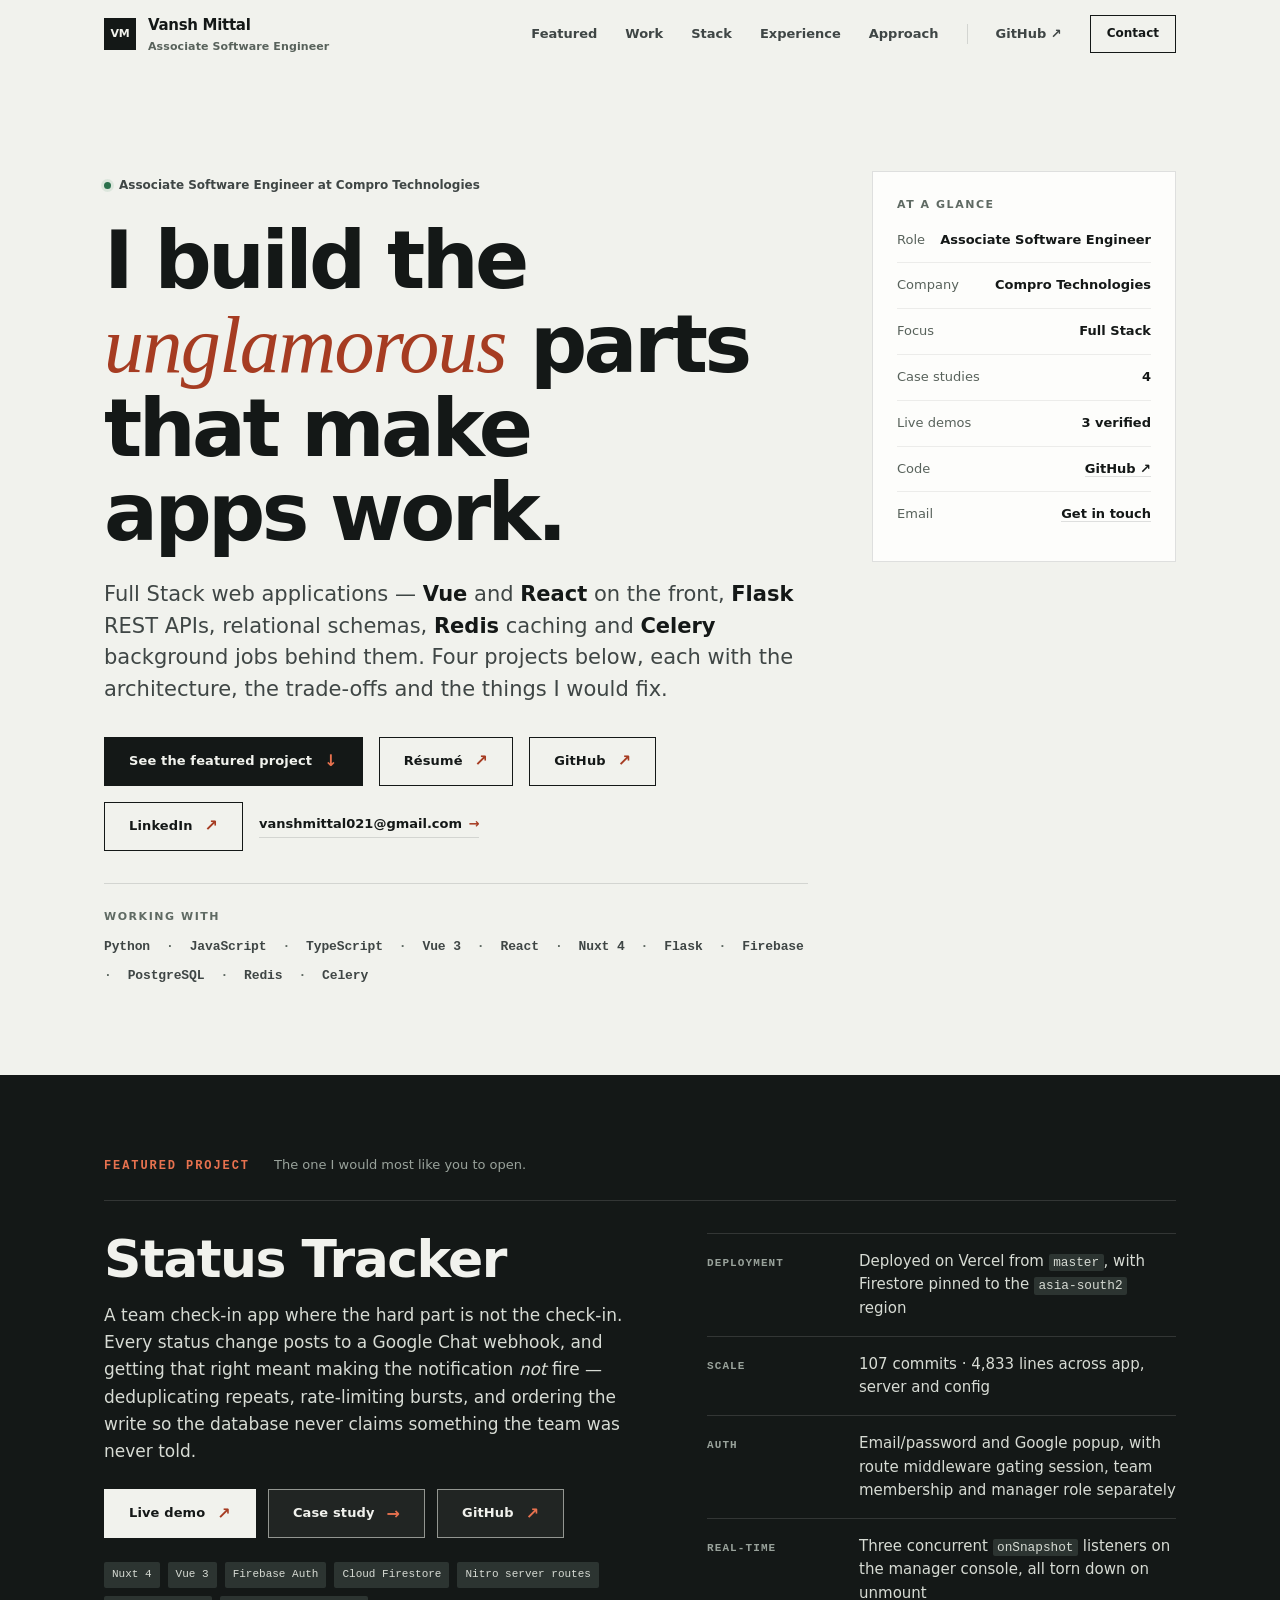
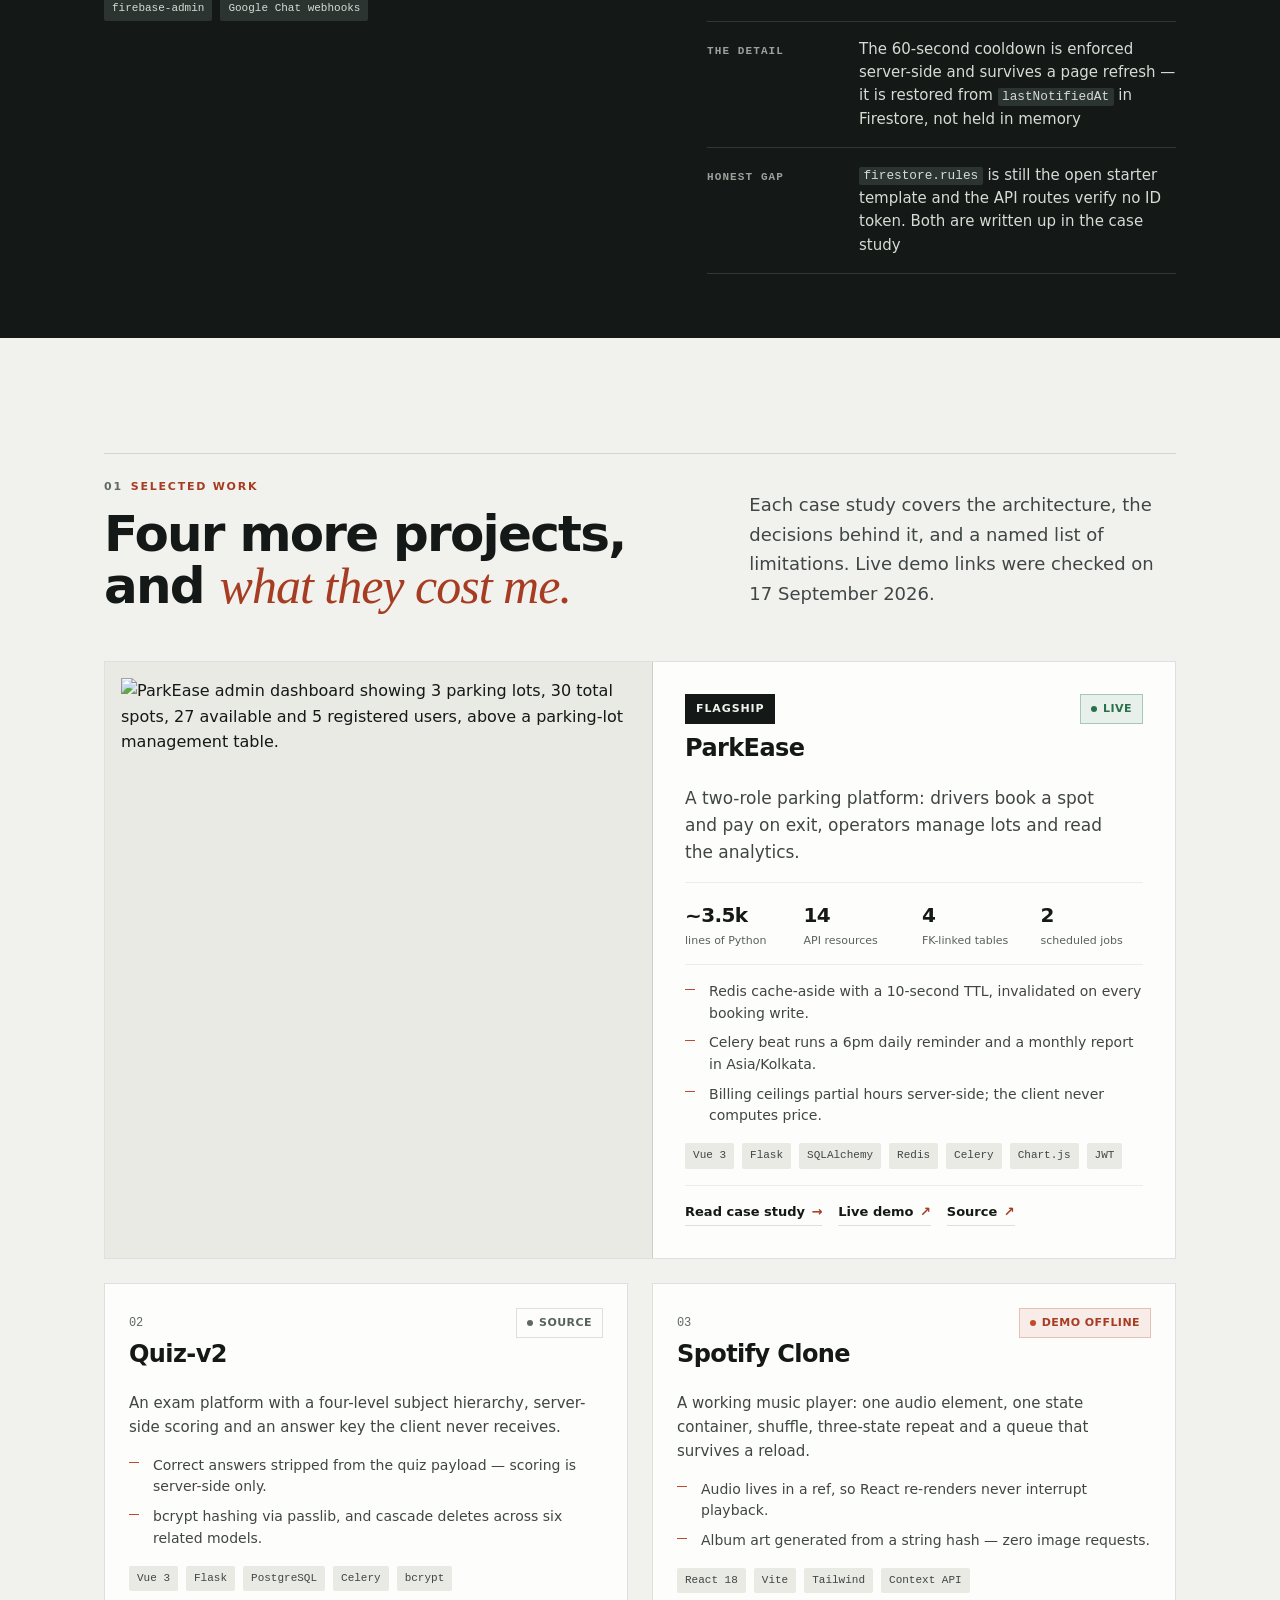
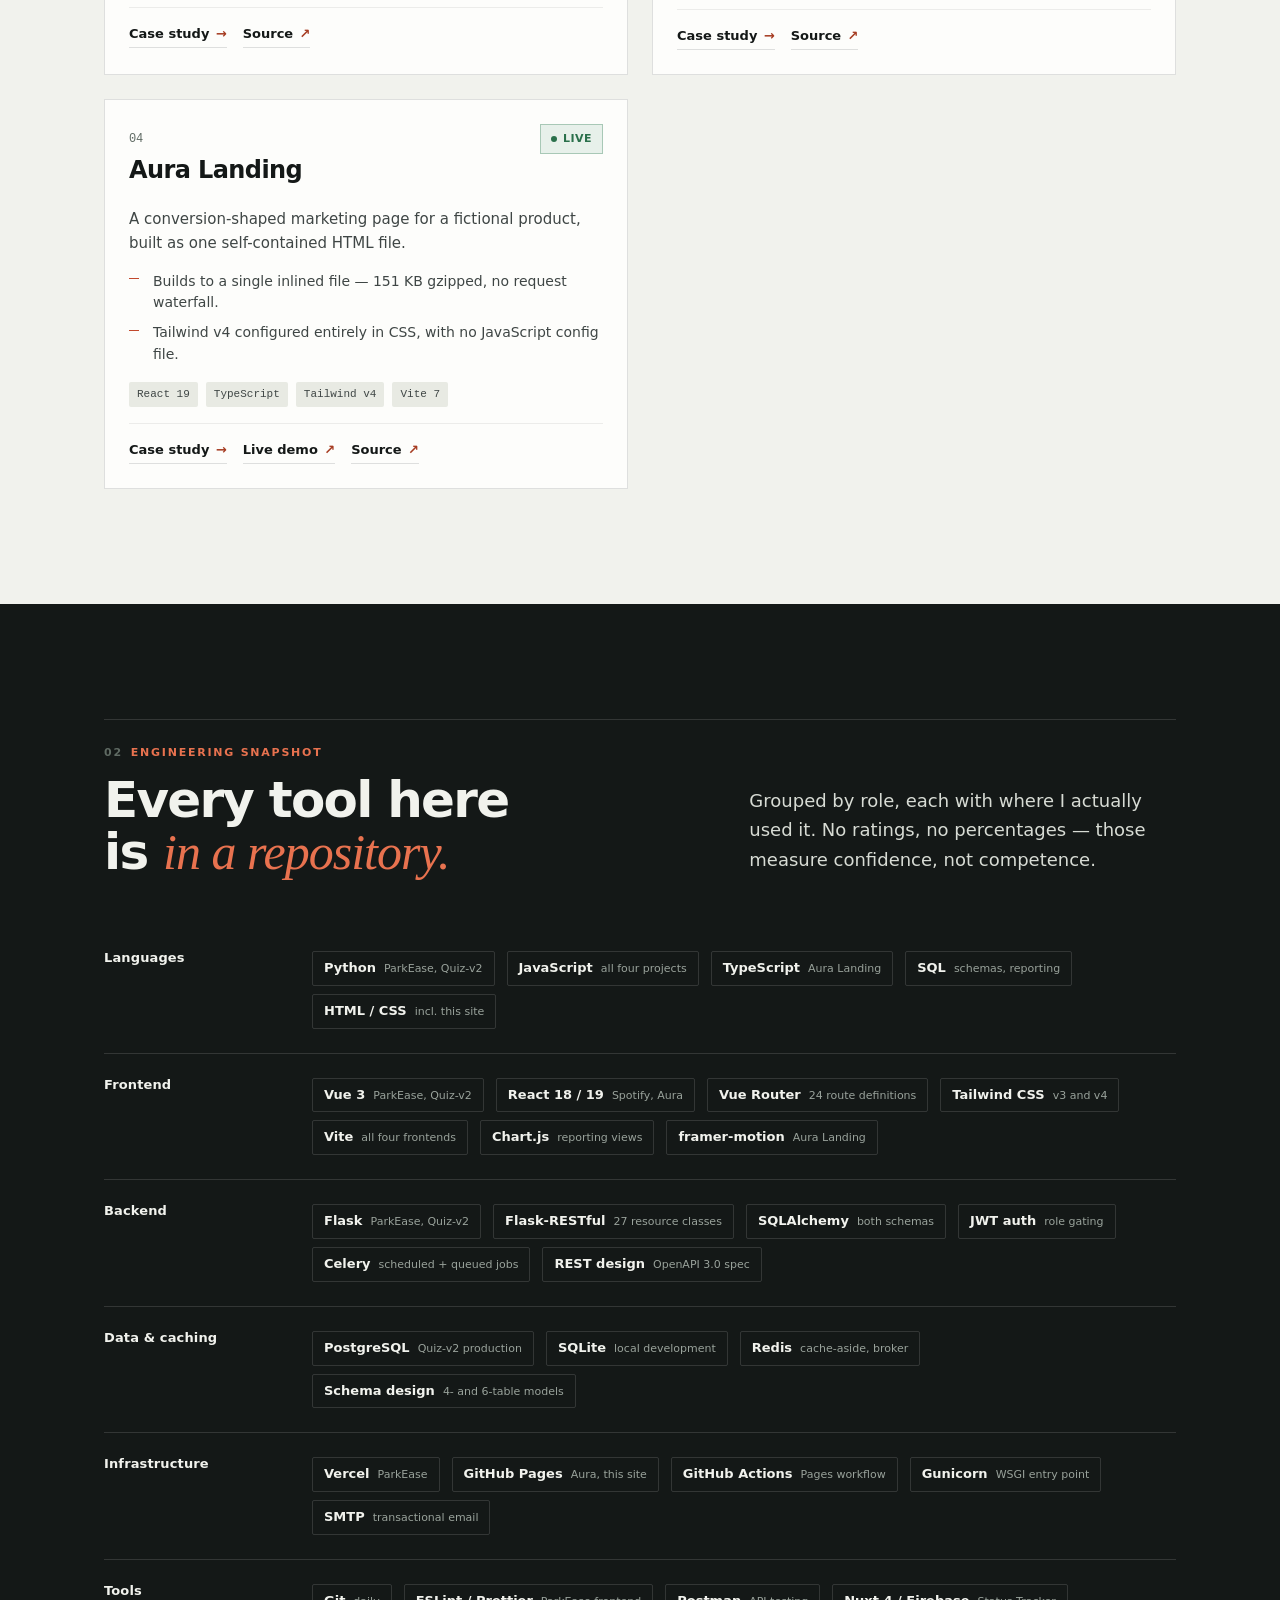
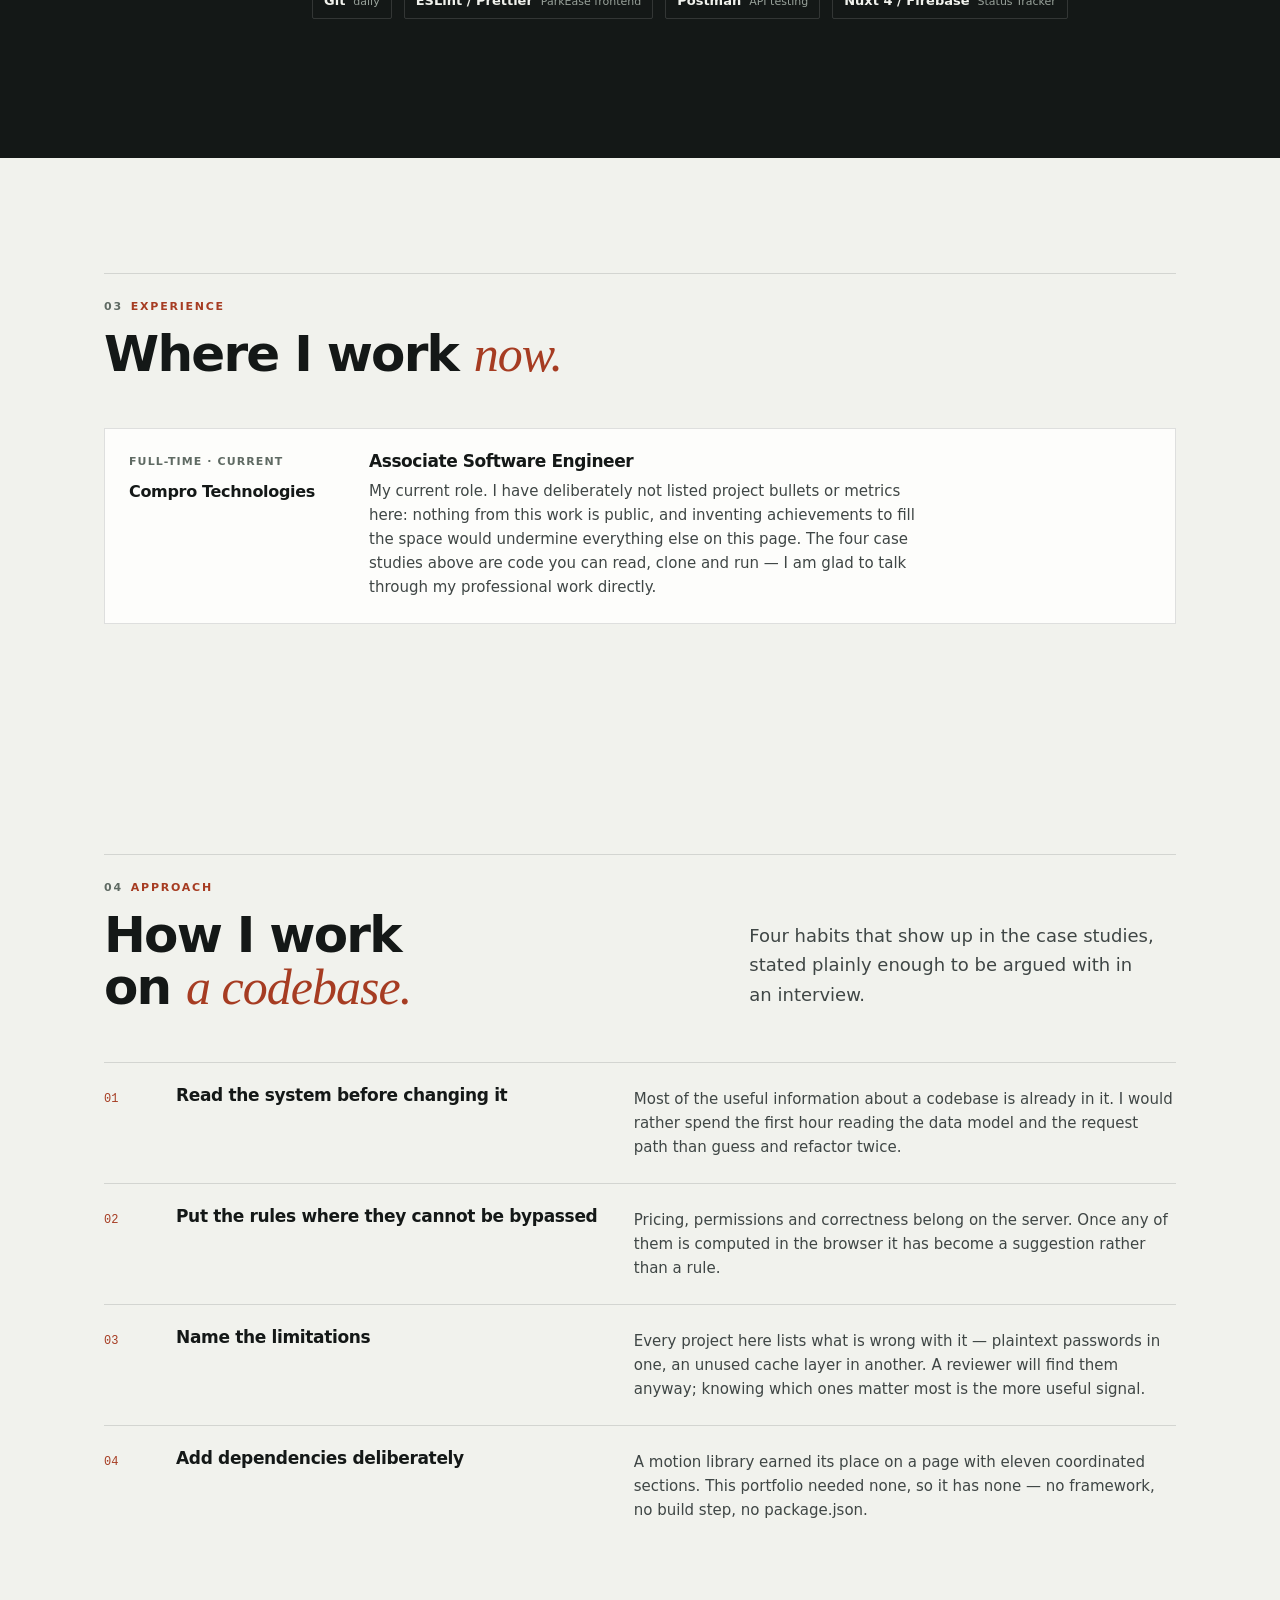
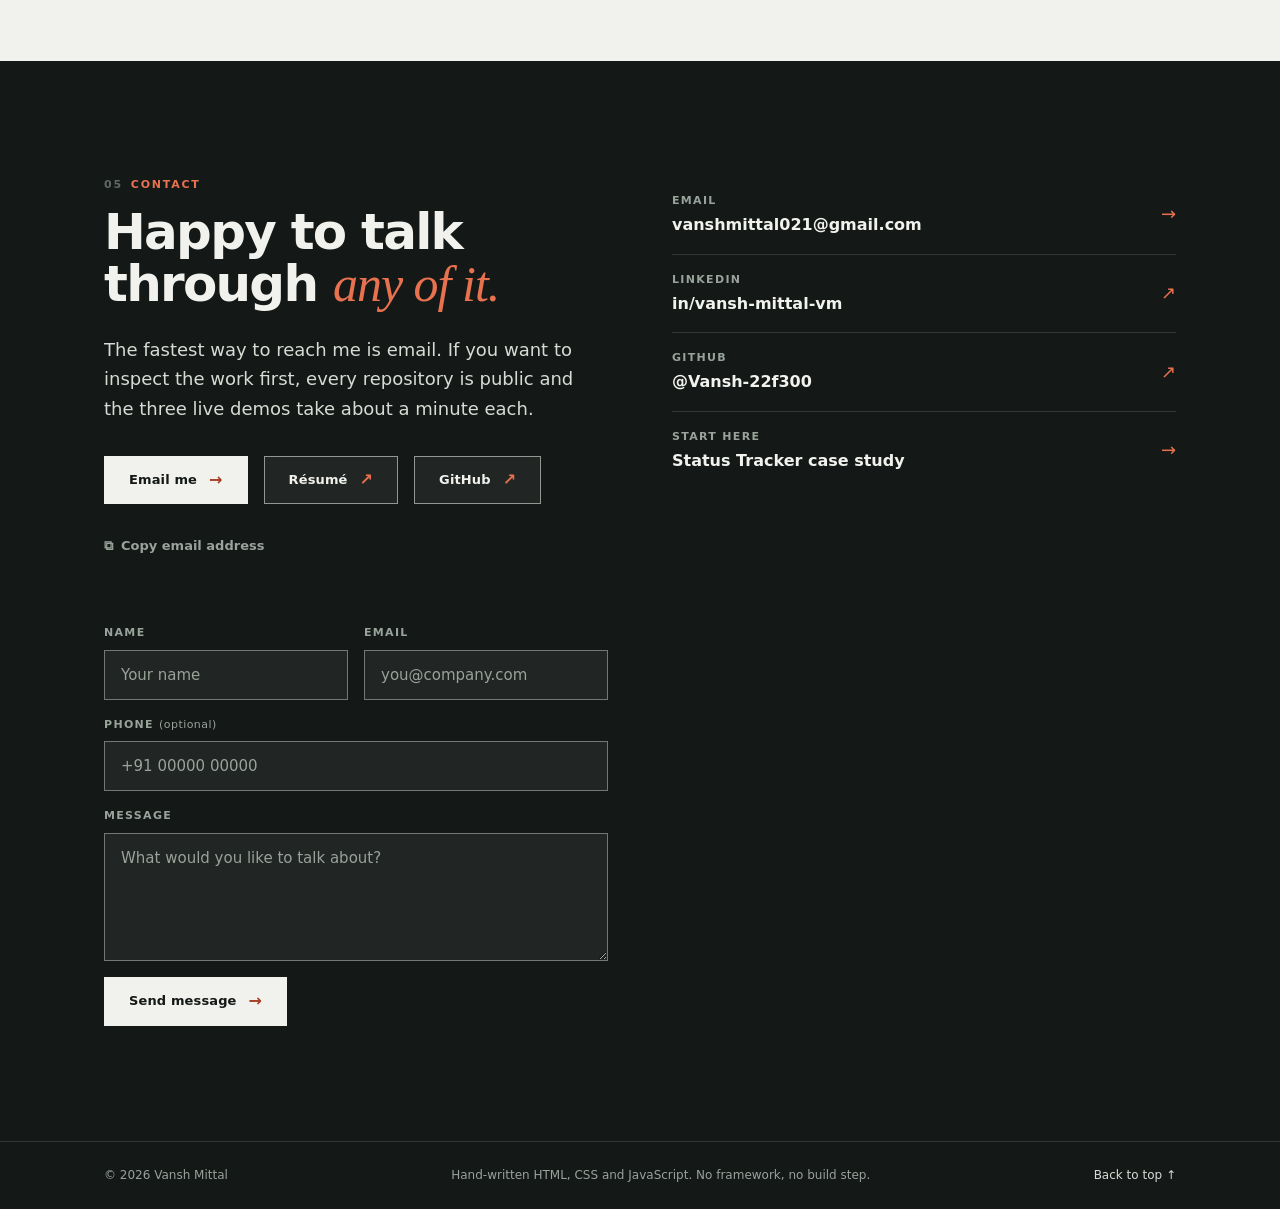
==== index.html @ b4b386d2 "Add resume and activate contact form Co-Authored-By: Claude Opus 4.8 <noreply@anthropic.com>" ====
<!doctype html>
<html lang="en" class="no-js">
<head>
<meta charset="utf-8">
<meta name="viewport" content="width=device-width, initial-scale=1">

<title>Vansh Mittal — Associate Software Engineer</title>
<meta name="description" content="Vansh Mittal, Associate Software Engineer at Compro Technologies. Full Stack web applications built with Vue, React, Flask REST APIs, PostgreSQL, Redis caching and Celery background jobs. Four engineering case studies with verified evidence.">
<meta name="author" content="Vansh Mittal">
<link rel="canonical" href="https://vansh-mittal-portfolio.vercel.app/">

<meta property="og:type" content="website">
<meta property="og:site_name" content="Vansh Mittal — Engineering Portfolio">
<meta property="og:title" content="Vansh Mittal — Associate Software Engineer">
<meta property="og:description" content="Full Stack web applications: Vue and React frontends, Flask REST APIs, relational schemas, Redis caching and Celery background jobs. Four case studies with verified evidence.">
<meta property="og:url" content="https://vansh-mittal-portfolio.vercel.app/">
<meta property="og:image" content="https://vansh-mittal-portfolio.vercel.app/assets/og-card.png">
<meta property="og:image:alt" content="Vansh Mittal — Associate Software Engineer. Vue, React, Flask, PostgreSQL, Redis, Celery.">
<meta property="og:image:width" content="1200">
<meta property="og:image:height" content="630">
<meta property="og:locale" content="en_US">

<meta name="twitter:card" content="summary_large_image">
<meta name="twitter:title" content="Vansh Mittal — Associate Software Engineer">
<meta name="twitter:description" content="Full Stack web applications: Vue and React frontends, Flask REST APIs, Redis caching and Celery background jobs. Four case studies with verified evidence.">
<meta name="twitter:image" content="https://vansh-mittal-portfolio.vercel.app/assets/og-card.png">

<meta name="theme-color" content="#f1f2ed" media="(prefers-color-scheme: light)">
<meta name="theme-color" content="#141817" media="(prefers-color-scheme: dark)">

<link rel="icon" href="assets/favicon.svg" type="image/svg+xml">
<link rel="stylesheet" href="styles.css">

<script type="application/ld+json">
{
  "@context": "https://schema.org",
  "@graph": [
    {
      "@type": "Person",
      "@id": "https://vansh-mittal-portfolio.vercel.app/#person",
      "name": "Vansh Mittal",
      "jobTitle": "Associate Software Engineer",
      "email": "mailto:vanshmittal021@gmail.com",
      "url": "https://vansh-mittal-portfolio.vercel.app/",
      "worksFor": { "@type": "Organization", "name": "Compro Technologies" },
      "sameAs": [
        "https://github.com/Vansh-22f300",
        "https://www.linkedin.com/in/vansh-mittal-vm/"
      ],
      "knowsAbout": [
        "Python", "JavaScript", "TypeScript", "SQL", "Vue.js", "React", "Nuxt",
        "Flask", "REST API design", "SQLAlchemy", "PostgreSQL", "Redis", "Celery",
        "Firebase", "Cloud Firestore"
      ]
    },
    {
      "@type": "WebSite",
      "@id": "https://vansh-mittal-portfolio.vercel.app/#website",
      "url": "https://vansh-mittal-portfolio.vercel.app/",
      "name": "Vansh Mittal — Engineering Portfolio",
      "inLanguage": "en",
      "publisher": { "@id": "https://vansh-mittal-portfolio.vercel.app/#person" }
    }
  ]
}
</script>
</head>

<body>
<a class="skip-link" href="#main">Skip to content</a>

<header class="site-header" data-header data-stuck="false" data-open="false">
  <div class="wrap site-header__in">
    <a class="brand" href="#top" aria-label="Vansh Mittal — home">
      <span class="brand__mark" aria-hidden="true">VM</span>
      <span>
        <span class="brand__name">Vansh Mittal</span>
        <span class="brand__role">Associate Software Engineer</span>
      </span>
    </a>

    <button class="nav-toggle" type="button" data-nav-toggle aria-expanded="false" aria-controls="site-nav">
      <span class="sr-only">Menu</span>
      <span class="nav-toggle__bars" aria-hidden="true"></span>
    </button>

    <nav class="nav" id="site-nav" aria-label="Primary" data-spy>
      <a class="nav__link" href="#featured">Featured</a>
      <a class="nav__link" href="#work">Work</a>
      <a class="nav__link" href="#stack">Stack</a>
      <a class="nav__link" href="#experience">Experience</a>
      <a class="nav__link" href="#approach">Approach</a>
      <span class="nav__sep" aria-hidden="true"></span>
      <a class="nav__link" href="https://github.com/Vansh-22f300" target="_blank" rel="noopener noreferrer">
        GitHub <span aria-hidden="true">↗</span>
      </a>
      <a class="nav__cta" href="#contact">Contact</a>
    </nav>
  </div>
</header>

<main id="main">

  <!-- ================================================================ HERO -->
  <section class="hero wrap" id="top" aria-labelledby="hero-h">
    <div class="hero__grid">
      <div class="rv">
        <p class="hero__status">
          <span class="hero__dot" aria-hidden="true"></span>
          Associate Software Engineer at Compro Technologies
        </p>

        <h1 class="hero__title" id="hero-h">
          I build the <em class="ser">unglamorous</em> parts that make apps work.
        </h1>

        <p class="hero__pitch">
          Full Stack web applications — <strong>Vue</strong> and <strong>React</strong> on the front,
          <strong>Flask</strong> REST APIs, relational schemas, <strong>Redis</strong> caching and
          <strong>Celery</strong> background jobs behind them. Four projects below, each with the
          architecture, the trade-offs and the things I would fix.
        </p>

        <div class="hero__actions">
          <a class="btn btn--primary" href="#featured">
            See the featured project <span class="btn__ico" aria-hidden="true">↓</span>
          </a>
          <a class="btn btn--ghost" href="assets/Vansh_Mittal_Resume.pdf" target="_blank" rel="noopener noreferrer">
            Résumé <span class="btn__ico" aria-hidden="true">↗</span>
          </a>
          <a class="btn btn--ghost" href="https://github.com/Vansh-22f300" target="_blank" rel="noopener noreferrer">
            GitHub <span class="btn__ico" aria-hidden="true">↗</span>
          </a>
          <a class="btn btn--ghost" href="https://www.linkedin.com/in/vansh-mittal-vm/" target="_blank" rel="noopener noreferrer">
            LinkedIn <span class="btn__ico" aria-hidden="true">↗</span>
          </a>
          <a class="tlink" href="mailto:vanshmittal021@gmail.com">
            vanshmittal021@gmail.com <span class="tlink__ico" aria-hidden="true">→</span>
          </a>
        </div>

        <dl class="hero__stack">
          <dt>Working with</dt>
          <dd>Python</dd>
          <dd>JavaScript</dd>
          <dd>TypeScript</dd>
          <dd>Vue 3</dd>
          <dd>React</dd>
          <dd>Nuxt 4</dd>
          <dd>Flask</dd>
          <dd>Firebase</dd>
          <dd>PostgreSQL</dd>
          <dd>Redis</dd>
          <dd>Celery</dd>
        </dl>
      </div>

      <aside class="factcard rv rv-1" aria-label="At a glance">
        <p class="factcard__label">At a glance</p>
        <dl>
          <div class="factrow"><dt>Role</dt><dd>Associate Software Engineer</dd></div>
          <div class="factrow"><dt>Company</dt><dd>Compro Technologies</dd></div>
          <div class="factrow"><dt>Focus</dt><dd>Full Stack</dd></div>
          <div class="factrow"><dt>Case studies</dt><dd>4</dd></div>
          <div class="factrow"><dt>Live demos</dt><dd>3 verified</dd></div>
          <div class="factrow">
            <dt>Code</dt>
            <dd><a href="https://github.com/Vansh-22f300" target="_blank" rel="noopener noreferrer">GitHub ↗</a></dd>
          </div>
          <div class="factrow">
            <dt>Email</dt>
            <dd><a href="mailto:vanshmittal021@gmail.com">Get in touch</a></dd>
          </div>
        </dl>
      </aside>
    </div>
  </section>

  <!-- ===================================================== FEATURED PROJECT -->
  <!-- Deliberately its own dark band above the numbered list: the difference
       from the four case studies is structural, not a louder card. -->
  <section class="featured" id="featured" aria-labelledby="featured-h">
    <div class="wrap featured__in">
      <div class="featured__head rv">
        <p class="featured__label">Featured project</p>
        <p class="featured__note">The one I would most like you to open.</p>
      </div>

      <div class="featured__grid">
        <div class="rv">
          <h2 class="featured__title" id="featured-h">
            <a href="projects/status-tracker/">Status Tracker</a>
          </h2>

          <p class="featured__lede">
            A team check-in app where the hard part is not the check-in. Every status change posts
            to a Google Chat webhook, and getting that right meant making the notification
            <em>not</em> fire — deduplicating repeats, rate-limiting bursts, and ordering the write
            so the database never claims something the team was never told.
          </p>

          <div class="featured__actions">
            <a class="btn btn--primary" href="https://team-status-tracker.vercel.app/" target="_blank" rel="noopener noreferrer">
              Live demo <span class="btn__ico" aria-hidden="true">↗</span>
            </a>
            <a class="btn btn--ghost" href="projects/status-tracker/">
              Case study <span class="btn__ico" aria-hidden="true">→</span>
            </a>
            <a class="btn btn--ghost" href="https://github.com/Vansh-22f300/status-tracker" target="_blank" rel="noopener noreferrer">
              GitHub <span class="btn__ico" aria-hidden="true">↗</span>
            </a>
          </div>

          <ul class="taglist" aria-label="Technologies">
            <li class="tag">Nuxt 4</li><li class="tag">Vue 3</li><li class="tag">Firebase Auth</li>
            <li class="tag">Cloud Firestore</li><li class="tag">Nitro server routes</li>
            <li class="tag">firebase-admin</li><li class="tag">Google Chat webhooks</li>
          </ul>
        </div>

        <div class="rv rv-1">
          <div class="fspecs">
            <div class="fspec">
              <span class="fspec__k">Deployment</span>
              <span class="fspec__v">
                Deployed on Vercel from <code>master</code>, with Firestore pinned to the
                <code>asia-south2</code> region
              </span>
            </div>
            <div class="fspec">
              <span class="fspec__k">Scale</span>
              <span class="fspec__v">107 commits · 4,833 lines across app, server and config</span>
            </div>
            <div class="fspec">
              <span class="fspec__k">Auth</span>
              <span class="fspec__v">
                Email/password and Google popup, with route middleware gating session, team
                membership and manager role separately
              </span>
            </div>
            <div class="fspec">
              <span class="fspec__k">Real-time</span>
              <span class="fspec__v">
                Three concurrent <code>onSnapshot</code> listeners on the manager console, all torn
                down on unmount
              </span>
            </div>
            <div class="fspec">
              <span class="fspec__k">The detail</span>
              <span class="fspec__v">
                The 60-second cooldown is enforced server-side and survives a page refresh — it is
                restored from <code>lastNotifiedAt</code> in Firestore, not held in memory
              </span>
            </div>
            <div class="fspec">
              <span class="fspec__k">Honest gap</span>
              <span class="fspec__v">
                <code>firestore.rules</code> is still the open starter template and the API routes
                verify no ID token. Both are written up in the case study
              </span>
            </div>
          </div>
        </div>
      </div>
    </div>
  </section>

  <!-- ======================================================= SELECTED WORK -->
  <section class="section wrap" id="work" aria-labelledby="work-h">
    <div class="sec-head rv">
      <div>
        <p class="eyebrow"><span class="eyebrow__num">01</span> Selected work</p>
        <h2 id="work-h">Four more projects, and <em class="ser">what they cost me.</em></h2>
      </div>
      <div class="sec-head__aside">
        <p class="lede">
          Each case study covers the architecture, the decisions behind it, and a named list of
          limitations. Live demo links were checked on 17 September 2026.
        </p>
      </div>
    </div>

    <div class="work__list">

      <!-- ---------------------------------------------------- FLAGSHIP -->
      <article class="pcard pcard--flag rv">
        <div class="pcard__media">
          <img src="assets/parkease/admin-dashboard-thumb.webp"
               alt="ParkEase admin dashboard showing 3 parking lots, 30 total spots, 27 available and 5 registered users, above a parking-lot management table."
               width="700" height="524" loading="eager" decoding="async">
        </div>

        <div class="pcard__body">
          <div class="pcard__top">
            <div>
              <span class="badge badge--flag">Flagship</span>
              <h3 class="pcard__title" style="margin-top:0.75rem">
                <a href="projects/parkease/">ParkEase</a>
              </h3>
            </div>
            <span class="badge badge--live">
              <span class="badge__dot" aria-hidden="true"></span> Live
            </span>
          </div>

          <p class="pcard__tagline">
            A two-role parking platform: drivers book a spot and pay on exit, operators manage lots
            and read the analytics.
          </p>

          <div class="metricrow">
            <div><span class="metric__v">~3.5k</span><span class="metric__l">lines of Python</span></div>
            <div><span class="metric__v">14</span><span class="metric__l">API resources</span></div>
            <div><span class="metric__v">4</span><span class="metric__l">FK-linked tables</span></div>
            <div><span class="metric__v">2</span><span class="metric__l">scheduled jobs</span></div>
          </div>

          <ul class="hl">
            <li>Redis cache-aside with a 10-second TTL, invalidated on every booking write.</li>
            <li>Celery beat runs a 6pm daily reminder and a monthly report in Asia/Kolkata.</li>
            <li>Billing ceilings partial hours server-side; the client never computes price.</li>
          </ul>

          <ul class="taglist" aria-label="Technologies">
            <li class="tag">Vue 3</li><li class="tag">Flask</li><li class="tag">SQLAlchemy</li>
            <li class="tag">Redis</li><li class="tag">Celery</li><li class="tag">Chart.js</li>
            <li class="tag">JWT</li>
          </ul>

          <div class="pcard__foot">
            <a class="tlink" href="projects/parkease/">
              Read case study <span class="tlink__ico" aria-hidden="true">→</span>
            </a>
            <a class="tlink" href="https://parkease-mad2.vercel.app" target="_blank" rel="noopener noreferrer">
              Live demo <span class="tlink__ico" aria-hidden="true">↗</span>
            </a>
            <a class="tlink" href="https://github.com/Vansh-22f300/ParkEase-Smart-Parking" target="_blank" rel="noopener noreferrer">
              Source <span class="tlink__ico" aria-hidden="true">↗</span>
            </a>
          </div>
        </div>
      </article>

      <!-- ------------------------------------------------- REMAINING THREE -->
      <div class="work__rest">

        <article class="pcard rv">
          <div class="pcard__body">
            <div class="pcard__top">
              <div>
                <span class="pcard__idx mono">02</span>
                <h3 class="pcard__title" style="margin-top:0.5rem">
                  <a href="projects/quiz-v2/">Quiz-v2</a>
                </h3>
              </div>
              <span class="badge badge--source">
                <span class="badge__dot" aria-hidden="true"></span> Source
              </span>
            </div>

            <p class="pcard__tagline">
              An exam platform with a four-level subject hierarchy, server-side scoring and an
              answer key the client never receives.
            </p>

            <ul class="hl">
              <li>Correct answers stripped from the quiz payload — scoring is server-side only.</li>
              <li>bcrypt hashing via passlib, and cascade deletes across six related models.</li>
            </ul>

            <ul class="taglist" aria-label="Technologies">
              <li class="tag">Vue 3</li><li class="tag">Flask</li><li class="tag">PostgreSQL</li>
              <li class="tag">Celery</li><li class="tag">bcrypt</li>
            </ul>

            <div class="pcard__foot">
              <a class="tlink" href="projects/quiz-v2/">
                Case study <span class="tlink__ico" aria-hidden="true">→</span>
              </a>
              <a class="tlink" href="https://github.com/Vansh-22f300/Quiz-v2-MAD2_PROJECT" target="_blank" rel="noopener noreferrer">
                Source <span class="tlink__ico" aria-hidden="true">↗</span>
              </a>
            </div>
          </div>
        </article>

        <article class="pcard rv rv-1">
          <div class="pcard__body">
            <div class="pcard__top">
              <div>
                <span class="pcard__idx mono">03</span>
                <h3 class="pcard__title" style="margin-top:0.5rem">
                  <a href="projects/spotify-clone/">Spotify Clone</a>
                </h3>
              </div>
              <span class="badge badge--offline">
                <span class="badge__dot" aria-hidden="true"></span> Demo offline
              </span>
            </div>

            <p class="pcard__tagline">
              A working music player: one audio element, one state container, shuffle, three-state
              repeat and a queue that survives a reload.
            </p>

            <ul class="hl">
              <li>Audio lives in a ref, so React re-renders never interrupt playback.</li>
              <li>Album art generated from a string hash — zero image requests.</li>
            </ul>

            <ul class="taglist" aria-label="Technologies">
              <li class="tag">React 18</li><li class="tag">Vite</li><li class="tag">Tailwind</li>
              <li class="tag">Context API</li>
            </ul>

            <div class="pcard__foot">
              <a class="tlink" href="projects/spotify-clone/">
                Case study <span class="tlink__ico" aria-hidden="true">→</span>
              </a>
              <a class="tlink" href="https://github.com/Vansh-22f300/Spotify-clone-arena" target="_blank" rel="noopener noreferrer">
                Source <span class="tlink__ico" aria-hidden="true">↗</span>
              </a>
            </div>
          </div>
        </article>

        <article class="pcard rv">
          <div class="pcard__body">
            <div class="pcard__top">
              <div>
                <span class="pcard__idx mono">04</span>
                <h3 class="pcard__title" style="margin-top:0.5rem">
                  <a href="projects/aura-landing/">Aura Landing</a>
                </h3>
              </div>
              <span class="badge badge--live">
                <span class="badge__dot" aria-hidden="true"></span> Live
              </span>
            </div>

            <p class="pcard__tagline">
              A conversion-shaped marketing page for a fictional product, built as one
              self-contained HTML file.
            </p>

            <ul class="hl">
              <li>Builds to a single inlined file — 151&nbsp;KB gzipped, no request waterfall.</li>
              <li>Tailwind v4 configured entirely in CSS, with no JavaScript config file.</li>
            </ul>

            <ul class="taglist" aria-label="Technologies">
              <li class="tag">React 19</li><li class="tag">TypeScript</li>
              <li class="tag">Tailwind v4</li><li class="tag">Vite 7</li>
            </ul>

            <div class="pcard__foot">
              <a class="tlink" href="projects/aura-landing/">
                Case study <span class="tlink__ico" aria-hidden="true">→</span>
              </a>
              <a class="tlink" href="https://vansh-22f300.github.io/aura-landing/" target="_blank" rel="noopener noreferrer">
                Live demo <span class="tlink__ico" aria-hidden="true">↗</span>
              </a>
              <a class="tlink" href="https://github.com/Vansh-22f300/aura-landing" target="_blank" rel="noopener noreferrer">
                Source <span class="tlink__ico" aria-hidden="true">↗</span>
              </a>
            </div>
          </div>
        </article>

      </div>
    </div>

  </section>

  <!-- ================================================ ENGINEERING SNAPSHOT -->
  <section class="section panel-dark" id="stack" aria-labelledby="stack-h">
    <div class="wrap">
      <div class="sec-head rv">
        <div>
          <p class="eyebrow"><span class="eyebrow__num">02</span> Engineering snapshot</p>
          <h2 id="stack-h">Every tool here is <em class="ser">in a repository.</em></h2>
        </div>
        <div class="sec-head__aside">
          <p class="lede">
            Grouped by role, each with where I actually used it. No ratings, no percentages —
            those measure confidence, not competence.
          </p>
        </div>
      </div>

      <div class="skills rv rv-1">
        <div class="skillgrp">
          <h3 class="skillgrp__name">Languages</h3>
          <ul class="skillgrp__items">
            <li class="skill"><span class="skill__n">Python</span><span class="skill__w">ParkEase, Quiz-v2</span></li>
            <li class="skill"><span class="skill__n">JavaScript</span><span class="skill__w">all four projects</span></li>
            <li class="skill"><span class="skill__n">TypeScript</span><span class="skill__w">Aura Landing</span></li>
            <li class="skill"><span class="skill__n">SQL</span><span class="skill__w">schemas, reporting</span></li>
            <li class="skill"><span class="skill__n">HTML / CSS</span><span class="skill__w">incl. this site</span></li>
          </ul>
        </div>

        <div class="skillgrp">
          <h3 class="skillgrp__name">Frontend</h3>
          <ul class="skillgrp__items">
            <li class="skill"><span class="skill__n">Vue 3</span><span class="skill__w">ParkEase, Quiz-v2</span></li>
            <li class="skill"><span class="skill__n">React 18 / 19</span><span class="skill__w">Spotify, Aura</span></li>
            <li class="skill"><span class="skill__n">Vue Router</span><span class="skill__w">24 route definitions</span></li>
            <li class="skill"><span class="skill__n">Tailwind CSS</span><span class="skill__w">v3 and v4</span></li>
            <li class="skill"><span class="skill__n">Vite</span><span class="skill__w">all four frontends</span></li>
            <li class="skill"><span class="skill__n">Chart.js</span><span class="skill__w">reporting views</span></li>
            <li class="skill"><span class="skill__n">framer-motion</span><span class="skill__w">Aura Landing</span></li>
          </ul>
        </div>

        <div class="skillgrp">
          <h3 class="skillgrp__name">Backend</h3>
          <ul class="skillgrp__items">
            <li class="skill"><span class="skill__n">Flask</span><span class="skill__w">ParkEase, Quiz-v2</span></li>
            <li class="skill"><span class="skill__n">Flask-RESTful</span><span class="skill__w">27 resource classes</span></li>
            <li class="skill"><span class="skill__n">SQLAlchemy</span><span class="skill__w">both schemas</span></li>
            <li class="skill"><span class="skill__n">JWT auth</span><span class="skill__w">role gating</span></li>
            <li class="skill"><span class="skill__n">Celery</span><span class="skill__w">scheduled + queued jobs</span></li>
            <li class="skill"><span class="skill__n">REST design</span><span class="skill__w">OpenAPI 3.0 spec</span></li>
          </ul>
        </div>

        <div class="skillgrp">
          <h3 class="skillgrp__name">Data &amp; caching</h3>
          <ul class="skillgrp__items">
            <li class="skill"><span class="skill__n">PostgreSQL</span><span class="skill__w">Quiz-v2 production</span></li>
            <li class="skill"><span class="skill__n">SQLite</span><span class="skill__w">local development</span></li>
            <li class="skill"><span class="skill__n">Redis</span><span class="skill__w">cache-aside, broker</span></li>
            <li class="skill"><span class="skill__n">Schema design</span><span class="skill__w">4- and 6-table models</span></li>
          </ul>
        </div>

        <div class="skillgrp">
          <h3 class="skillgrp__name">Infrastructure</h3>
          <ul class="skillgrp__items">
            <li class="skill"><span class="skill__n">Vercel</span><span class="skill__w">ParkEase</span></li>
            <li class="skill"><span class="skill__n">GitHub Pages</span><span class="skill__w">Aura, this site</span></li>
            <li class="skill"><span class="skill__n">GitHub Actions</span><span class="skill__w">Pages workflow</span></li>
            <li class="skill"><span class="skill__n">Gunicorn</span><span class="skill__w">WSGI entry point</span></li>
            <li class="skill"><span class="skill__n">SMTP</span><span class="skill__w">transactional email</span></li>
          </ul>
        </div>

        <div class="skillgrp">
          <h3 class="skillgrp__name">Tools</h3>
          <ul class="skillgrp__items">
            <li class="skill"><span class="skill__n">Git</span><span class="skill__w">daily</span></li>
            <li class="skill"><span class="skill__n">ESLint / Prettier</span><span class="skill__w">ParkEase frontend</span></li>
            <li class="skill"><span class="skill__n">Postman</span><span class="skill__w">API testing</span></li>
            <li class="skill"><span class="skill__n">Nuxt 4 / Firebase</span><span class="skill__w">Status Tracker</span></li>
          </ul>
        </div>
      </div>
    </div>
  </section>

  <!-- ========================================================== EXPERIENCE -->
  <section class="section wrap" id="experience" aria-labelledby="exp-h">
    <div class="sec-head rv">
      <div>
        <p class="eyebrow"><span class="eyebrow__num">03</span> Experience</p>
        <h2 id="exp-h">Where I work <em class="ser">now.</em></h2>
      </div>
    </div>

    <div class="exp rv rv-1">
      <article class="expitem">
        <div class="expitem__meta">
          <span class="expitem__type">Full-time · current</span>
          <span class="expitem__co">Compro Technologies</span>
        </div>
        <div>
          <h3 class="expitem__role">Associate Software Engineer</h3>
          <p class="expitem__note">
            My current role. I have deliberately not listed project bullets or metrics here: nothing
            from this work is public, and inventing achievements to fill the space would undermine
            everything else on this page. The four case studies above are code you can read, clone
            and run — I am glad to talk through my professional work directly.
          </p>
        </div>
      </article>
    </div>
  </section>

  <!-- ============================================================ APPROACH -->
  <section class="section wrap" id="approach" aria-labelledby="app-h">
    <div class="sec-head rv">
      <div>
        <p class="eyebrow"><span class="eyebrow__num">04</span> Approach</p>
        <h2 id="app-h">How I work on <em class="ser">a codebase.</em></h2>
      </div>
      <div class="sec-head__aside">
        <p class="lede">
          Four habits that show up in the case studies, stated plainly enough to be argued with in
          an interview.
        </p>
      </div>
    </div>

    <div class="approach rv rv-1">
      <div class="apitem">
        <span class="apitem__n">01</span>
        <h3 class="apitem__t">Read the system before changing it</h3>
        <p class="apitem__b">
          Most of the useful information about a codebase is already in it. I would rather spend the
          first hour reading the data model and the request path than guess and refactor twice.
        </p>
      </div>

      <div class="apitem">
        <span class="apitem__n">02</span>
        <h3 class="apitem__t">Put the rules where they cannot be bypassed</h3>
        <p class="apitem__b">
          Pricing, permissions and correctness belong on the server. Once any of them is computed in
          the browser it has become a suggestion rather than a rule.
        </p>
      </div>

      <div class="apitem">
        <span class="apitem__n">03</span>
        <h3 class="apitem__t">Name the limitations</h3>
        <p class="apitem__b">
          Every project here lists what is wrong with it — plaintext passwords in one, an unused
          cache layer in another. A reviewer will find them anyway; knowing which ones matter most
          is the more useful signal.
        </p>
      </div>

      <div class="apitem">
        <span class="apitem__n">04</span>
        <h3 class="apitem__t">Add dependencies deliberately</h3>
        <p class="apitem__b">
          A motion library earned its place on a page with eleven coordinated sections. This
          portfolio needed none, so it has none — no framework, no build step, no package.json.
        </p>
      </div>
    </div>
  </section>

  <!-- ============================================================= CONTACT -->
  <section class="section panel-dark" id="contact" aria-labelledby="contact-h">
    <div class="wrap">
      <div class="contact__grid">
        <div class="rv">
          <p class="eyebrow"><span class="eyebrow__num">05</span> Contact</p>
          <h2 id="contact-h" style="margin-bottom:1.5rem">
            Happy to talk through <em class="ser">any of it.</em>
          </h2>
          <p class="lede" style="margin-bottom:2rem">
            The fastest way to reach me is email. If you want to inspect the work first, every
            repository is public and the three live demos take about a minute each.
          </p>

          <div style="display:flex;flex-wrap:wrap;gap:1rem">
            <a class="btn btn--primary" href="mailto:vanshmittal021@gmail.com">
              Email me <span class="btn__ico" aria-hidden="true">→</span>
            </a>
            <a class="btn btn--ghost" href="assets/Vansh_Mittal_Resume.pdf" target="_blank" rel="noopener noreferrer">
              Résumé <span class="btn__ico" aria-hidden="true">↗</span>
            </a>
            <a class="btn btn--ghost" href="https://github.com/Vansh-22f300" target="_blank" rel="noopener noreferrer">
              GitHub <span class="btn__ico" aria-hidden="true">↗</span>
            </a>
          </div>

          <div style="margin-top:1.25rem">
            <button class="copybtn" type="button" data-copy="vanshmittal021@gmail.com">
              <span aria-hidden="true">⧉</span> Copy email address
            </button>
            <span class="copyfx" role="status" aria-live="polite"></span>
          </div>

          <!-- Web3Forms: posts straight from the browser, no backend. The access
               key is a public alias for the destination address, not a secret —
               but it still must be generated before the form can deliver. Until
               then the notice below is shown and submission is blocked, so this
               never silently swallows a message. -->
          <form class="cform rv" id="contact-form" method="POST"
                action="https://api.web3forms.com/submit"
                data-contact-form
                data-access-key="0dfc005a-32b0-481a-9527-14cffc03b5ab">

            <input type="hidden" name="access_key" value="0dfc005a-32b0-481a-9527-14cffc03b5ab">
            <input type="hidden" name="subject" value="Portfolio contact form — new message">
            <input type="hidden" name="from_name" value="Vansh Mittal Portfolio">

            <div class="cform__hp" aria-hidden="true">
              <label for="cf-botcheck">Leave this field empty</label>
              <input id="cf-botcheck" type="checkbox" name="botcheck" tabindex="-1" autocomplete="off">
            </div>

            <div class="cform__row">
              <div class="field">
                <label class="field__l" for="cf-name">Name</label>
                <input id="cf-name" name="name" type="text" required
                       autocomplete="name" placeholder="Your name">
                <span class="field__err">Please enter your name.</span>
              </div>

              <div class="field">
                <label class="field__l" for="cf-email">Email</label>
                <input id="cf-email" name="email" type="email" required
                       autocomplete="email" placeholder="you@company.com">
                <span class="field__err">Please enter a valid email address.</span>
              </div>
            </div>

            <div class="field">
              <label class="field__l" for="cf-phone">
                Phone <span class="field__opt">(optional)</span>
              </label>
              <input id="cf-phone" name="phone" type="tel"
                     autocomplete="tel" placeholder="+91 00000 00000">
            </div>

            <div class="field">
              <label class="field__l" for="cf-message">Message</label>
              <textarea id="cf-message" name="message" required
                        placeholder="What would you like to talk about?"></textarea>
              <span class="field__err">Please add a short message.</span>
            </div>

            <div class="cform__foot">
              <button class="btn btn--primary" type="submit">
                Send message <span class="btn__ico" aria-hidden="true">→</span>
              </button>
              <p class="cform__status" data-form-status role="status" aria-live="polite"></p>
            </div>

            <p class="cform__setup" data-form-setup hidden>
              Prefer email? Reach me directly at
              <a href="mailto:vanshmittal021@gmail.com">vanshmittal021@gmail.com</a>,
              or use the "Email me" button above.
            </p>
          </form>
        </div>

        <div class="contact__links rv rv-1">
          <a class="clink" href="mailto:vanshmittal021@gmail.com">
            <span class="clink__l">
              <span class="clink__k">Email</span>
              <span class="clink__v">vanshmittal021@gmail.com</span>
            </span>
            <span class="clink__ico" aria-hidden="true">→</span>
          </a>

          <a class="clink" href="https://www.linkedin.com/in/vansh-mittal-vm/" target="_blank" rel="noopener noreferrer">
            <span class="clink__l">
              <span class="clink__k">LinkedIn</span>
              <span class="clink__v">in/vansh-mittal-vm</span>
            </span>
            <span class="clink__ico" aria-hidden="true">↗</span>
          </a>

          <a class="clink" href="https://github.com/Vansh-22f300" target="_blank" rel="noopener noreferrer">
            <span class="clink__l">
              <span class="clink__k">GitHub</span>
              <span class="clink__v">@Vansh-22f300</span>
            </span>
            <span class="clink__ico" aria-hidden="true">↗</span>
          </a>

          <a class="clink" href="projects/status-tracker/">
            <span class="clink__l">
              <span class="clink__k">Start here</span>
              <span class="clink__v">Status Tracker case study</span>
            </span>
            <span class="clink__ico" aria-hidden="true">→</span>
          </a>
        </div>
      </div>
    </div>
  </section>

</main>

<footer class="site-footer">
  <div class="wrap site-footer__in">
    <span>© <span id="yr">2026</span> Vansh Mittal</span>
    <span>Hand-written HTML, CSS and JavaScript. No framework, no build step.</span>
    <a href="#top">Back to top ↑</a>
  </div>
</footer>

<script src="script.js" defer></script>
<script>document.getElementById('yr').textContent = new Date().getFullYear();</script>
</body>
</html>
---- styles.css ----
/* ============================================================================
   Vansh Mittal — engineering portfolio
   Dependency-free CSS. No framework, no build step, no reset library.

   Contents
     01  tokens
     02  base + a11y primitives
     03  layout
     04  type
     05  buttons + links
     06  header / nav
     07  hero
     08  selected work
     09  engineering snapshot
     10  experience
     11  approach
     12  contact + footer
     13  case study
     14  media + lightbox
     15  motion
     16  responsive
     17  print
   ========================================================================= */

/* ------------------------------------------------------------- 01 tokens */

:root {
  /* paper + ink */
  --paper:        #f1f2ed;
  --paper-2:      #f7f7f4;
  --paper-3:      #e8eae3;
  --surface:      #fdfdfb;

  --ink:          #141817;
  --ink-2:        #3f4645;
  /* ink-3/ink-4 carry small uppercase meta labels, so both must clear WCAG AA
     (4.5:1) on paper AND paper-3 — not just on the lightest surface. */
  --ink-3:        #58625b;
  --ink-4:        #5f6a63;

  /* restrained orange */
  --accent:       #c2492d;
  --accent-2:     #a63c22;
  --accent-soft:  #e8724f;
  --accent-wash:  rgba(194, 73, 45, 0.09);
  --accent-line:  rgba(194, 73, 45, 0.28);

  /* dark technical panels */
  --dark:         #141817;
  --dark-2:       #1e2422;
  --dark-3:       #2c3431;
  --dark-line:    rgba(241, 242, 237, 0.14);
  --dark-text:    #d7dbd4;
  --dark-muted:   #99a29b;

  --line:         rgba(20, 24, 23, 0.13);
  --line-2:       rgba(20, 24, 23, 0.07);

  /* status — text-safe green: 5.31:1 on --paper, 4.96:1 on --live-wash (WCAG AA) */
  --live:         #2a704b;
  --live-wash:    rgba(47, 125, 84, 0.1);
  /* the same green is only 2.5:1 on the dark band, so dark contexts get this
     lifted tint instead: 6.55:1 on --dark, 5.49:1 on its own wash */
  --live-on-dark: #4fae7c;

  --sans: ui-sans-serif, system-ui, -apple-system, 'Segoe UI', Roboto, Helvetica, Arial, sans-serif;
  --serif: 'Iowan Old Style', 'Palatino Linotype', Palatino, Georgia, 'Times New Roman', serif;
  --mono: ui-monospace, SFMono-Regular, 'SF Mono', Menlo, Consolas, 'Liberation Mono', monospace;

  /* 4px spacing scale */
  --s1: 0.25rem;  --s2: 0.5rem;   --s3: 0.75rem;  --s4: 1rem;
  --s5: 1.5rem;   --s6: 2rem;     --s7: 3rem;     --s8: 4rem;
  --s9: 6rem;     --s10: 8rem;

  --maxw: 1200px;
  --gutter: clamp(1.25rem, 5vw, 4rem);
  --radius: 3px;

  --ease: cubic-bezier(0.22, 0.61, 0.36, 1);
  --fast: 160ms;
  --mid: 280ms;
}

/* --------------------------------------------- 02 base + a11y primitives */

*, *::before, *::after { box-sizing: border-box; }

html {
  -webkit-text-size-adjust: 100%;
  scroll-behavior: smooth;
  scroll-padding-top: 5.5rem;
}

body {
  margin: 0;
  background: var(--paper);
  color: var(--ink);
  font-family: var(--sans);
  font-size: 16px;
  line-height: 1.6;
  -webkit-font-smoothing: antialiased;
  -moz-osx-font-smoothing: grayscale;
  overflow-x: hidden;
}

img, svg, video { max-width: 100%; height: auto; display: block; }

h1, h2, h3, h4, p, figure, blockquote, ul, ol, dl { margin: 0; }
ul, ol { padding: 0; list-style: none; }

a { color: inherit; text-decoration: none; }
button { font: inherit; color: inherit; background: none; border: 0; cursor: pointer; }

/* Visible, consistent focus for every interactive element. */
:focus-visible {
  outline: 2px solid var(--accent);
  outline-offset: 3px;
  border-radius: 1px;
}
.panel-dark :focus-visible,
.site-footer :focus-visible { outline-color: var(--accent-soft); }

::selection { background: var(--accent); color: var(--paper); }

.sr-only {
  position: absolute; width: 1px; height: 1px;
  padding: 0; margin: -1px; overflow: hidden;
  clip: rect(0 0 0 0); clip-path: inset(50%); white-space: nowrap; border: 0;
}

.skip-link {
  position: fixed; top: var(--s3); left: var(--s3); z-index: 200;
  padding: var(--s3) var(--s4);
  background: var(--ink); color: var(--paper);
  font-size: 0.8125rem; font-weight: 700;
  transform: translateY(-200%);
  transition: transform var(--fast) var(--ease);
}
.skip-link:focus { transform: translateY(0); }

/* ------------------------------------------------------------- 03 layout */

.wrap {
  width: 100%;
  max-width: var(--maxw);
  margin-inline: auto;
  padding-inline: var(--gutter);
}

.section { padding-block: clamp(4rem, 9vw, var(--s10)); }
.section--tight { padding-block: clamp(3rem, 6vw, var(--s9)); }

.panel-dark {
  background: var(--dark);
  color: var(--dark-text);
}
.panel-dark h2, .panel-dark h3, .panel-dark strong { color: var(--paper); }
.panel-dark .eyebrow { color: var(--accent-soft); }

.rule { height: 1px; background: var(--line); border: 0; margin: 0; }

/* Section heading: label + title, with a hairline above. */
.sec-head {
  display: grid;
  gap: var(--s4);
  padding-top: var(--s5);
  border-top: 1px solid var(--line);
  margin-bottom: var(--s7);
}
.panel-dark .sec-head { border-top-color: var(--dark-line); }

@media (min-width: 900px) {
  .sec-head {
    grid-template-columns: minmax(0, 7fr) minmax(0, 5fr);
    gap: var(--s7);
    align-items: end;
  }
  .sec-head__aside { padding-bottom: var(--s1); }
}

.eyebrow {
  display: flex; align-items: center; gap: var(--s2);
  margin: 0 0 var(--s3);
  color: var(--accent-2);
  font-size: 0.6875rem; font-weight: 750;
  letter-spacing: 0.16em; text-transform: uppercase;
}
.eyebrow__num { color: var(--ink-4); font-variant-numeric: tabular-nums; }

.lede {
  max-width: 46ch;
  color: var(--ink-2);
  font-size: clamp(1rem, 1.6vw, 1.125rem);
  line-height: 1.65;
}
.panel-dark .lede { color: var(--dark-text); }

/* --------------------------------------------------------------- 04 type */

h1, h2, h3, h4 {
  font-weight: 560;
  letter-spacing: -0.035em;
  line-height: 1.05;
  text-wrap: balance;
}

h1 { font-size: clamp(2.5rem, 7vw, 5rem); letter-spacing: -0.045em; }
h2 { font-size: clamp(1.875rem, 4.2vw, 3.125rem); }
h3 { font-size: clamp(1.125rem, 2vw, 1.5rem); letter-spacing: -0.025em; }
h4 { font-size: 1rem; letter-spacing: -0.015em; line-height: 1.3; }

em.ser, .ser {
  font-family: var(--serif);
  font-style: italic;
  font-weight: 400;
  letter-spacing: -0.02em;
}
h1 .ser, h2 .ser { color: var(--accent-2); }
.panel-dark h1 .ser, .panel-dark h2 .ser { color: var(--accent-soft); }

p { text-wrap: pretty; }
p + p { margin-top: var(--s4); }

.mono {
  font-family: var(--mono);
  font-size: 0.75rem;
  letter-spacing: -0.01em;
}

code {
  font-family: var(--mono);
  font-size: 0.8125em;
  padding: 0.15em 0.4em;
  background: var(--paper-3);
  border-radius: 2px;
  word-break: break-word;
}
.panel-dark code { background: var(--dark-3); color: var(--dark-text); }

/* ------------------------------------------------------ 05 buttons/links */

.btn {
  display: inline-flex; align-items: center; gap: var(--s3);
  padding: 0.8125rem var(--s5);
  min-height: 44px;
  border: 1px solid var(--ink);
  font-size: 0.8125rem; font-weight: 700; letter-spacing: 0.01em;
  transition: background var(--fast) var(--ease), color var(--fast) var(--ease),
              border-color var(--fast) var(--ease), transform var(--fast) var(--ease);
}
.btn:hover { transform: translateY(-1px); }
.btn:active { transform: translateY(0); }

.btn--primary { background: var(--ink); color: var(--paper); }
.btn--primary:hover { background: var(--accent-2); border-color: var(--accent-2); }

.btn--ghost { background: transparent; color: var(--ink); }
.btn--ghost:hover { background: var(--ink); color: var(--paper); }

/* Dark contexts. These MUST cover every dark surface: .btn--ghost defaults to
   --ink text on a transparent background, which on a dark band renders as
   near-black on near-black (1.00:1) and only becomes legible on hover. The
   featured section is dark but is not .panel-dark, so it is listed explicitly.
   A primary action must never depend on hover to be seen. */
.panel-dark .btn--primary,
.featured .btn--primary { background: var(--paper); color: var(--ink); border-color: var(--paper); }
.panel-dark .btn--primary:hover,
.featured .btn--primary:hover { background: var(--accent-soft); border-color: var(--accent-soft); color: var(--ink); }

/* Solid 1px border + full-strength label: visible at rest, no hover needed. */
.panel-dark .btn--ghost,
.featured .btn--ghost {
  color: var(--paper);
  border-color: rgba(241, 242, 237, 0.55);
  background: rgba(241, 242, 237, 0.06);
}
.panel-dark .btn--ghost:hover,
.featured .btn--ghost:hover { background: var(--paper); color: var(--ink); border-color: var(--paper); }

.btn__ico { color: var(--accent-2); font-size: 1rem; line-height: 1; }
.btn--primary .btn__ico { color: var(--accent-soft); }
.panel-dark .btn--primary .btn__ico,
.featured .btn--primary .btn__ico { color: var(--accent-2); }
/* Ghost icons on dark: the light-mode accent is too dark to read here. */
.panel-dark .btn--ghost .btn__ico,
.featured .btn--ghost .btn__ico { color: var(--accent-soft); }
.panel-dark .btn--ghost:hover .btn__ico,
.featured .btn--ghost:hover .btn__ico { color: var(--accent-2); }

/* Inline text link with an underline that thickens on hover. */
.tlink {
  display: inline-flex; align-items: center; gap: 0.4rem;
  font-size: 0.8125rem; font-weight: 700;
  border-bottom: 1px solid var(--line);
  padding-bottom: 2px;
  transition: border-color var(--fast) var(--ease), color var(--fast) var(--ease);
}
.tlink:hover { border-color: var(--accent); color: var(--accent-2); }
.tlink__ico { color: var(--accent-2); }
.panel-dark .tlink { border-color: var(--dark-line); }
.panel-dark .tlink:hover { color: var(--accent-soft); border-color: var(--accent-soft); }

/* --------------------------------------------------------- 06 header/nav */

.site-header {
  position: sticky; top: 0; z-index: 100;
  background: rgba(241, 242, 237, 0.88);
  backdrop-filter: saturate(150%) blur(10px);
  -webkit-backdrop-filter: saturate(150%) blur(10px);
  border-bottom: 1px solid transparent;
  transition: border-color var(--mid) var(--ease), background var(--mid) var(--ease);
}
.site-header[data-stuck='true'] { border-bottom-color: var(--line); }

.site-header__in {
  display: flex; align-items: center; justify-content: space-between;
  gap: var(--s4);
  min-height: 4.25rem;
}

.brand { display: flex; align-items: center; gap: var(--s3); font-weight: 700; }
.brand__mark {
  display: grid; place-items: center;
  width: 2rem; height: 2rem;
  background: var(--ink); color: var(--paper);
  font-size: 0.6875rem; font-weight: 800; letter-spacing: -0.03em;
}
.brand__name { font-size: 0.9375rem; letter-spacing: -0.02em; }
.brand__role {
  display: block;
  font-size: 0.6875rem; font-weight: 600; color: var(--ink-3);
  letter-spacing: 0.01em;
}

.nav { display: flex; align-items: center; gap: clamp(1rem, 2.2vw, 1.75rem); }
.nav__link {
  position: relative;
  font-size: 0.8125rem; font-weight: 650; color: var(--ink-2);
  padding-block: var(--s2);
  transition: color var(--fast) var(--ease);
}
.nav__link::after {
  content: ''; position: absolute; left: 0; right: 0; bottom: 0;
  height: 1.5px; background: var(--accent);
  transform: scaleX(0); transform-origin: right;
  transition: transform var(--mid) var(--ease);
}
.nav__link:hover, .nav__link[aria-current='true'] { color: var(--ink); }
.nav__link:hover::after, .nav__link[aria-current='true']::after {
  transform: scaleX(1); transform-origin: left;
}

.nav__sep { width: 1px; height: 1.25rem; background: var(--line); }

.nav__cta {
  padding: 0.5rem var(--s4);
  min-height: 36px;
  display: inline-flex; align-items: center;
  border: 1px solid var(--ink);
  font-size: 0.75rem; font-weight: 700;
  transition: background var(--fast) var(--ease), color var(--fast) var(--ease);
}
.nav__cta:hover { background: var(--ink); color: var(--paper); }

.nav-toggle {
  display: none;
  width: 44px; height: 44px;
  margin-right: -0.5rem;
  place-items: center;
}
.nav-toggle__bars { display: block; width: 20px; height: 12px; position: relative; }
.nav-toggle__bars::before, .nav-toggle__bars::after {
  content: ''; position: absolute; left: 0; width: 100%; height: 1.5px;
  background: var(--ink);
  transition: transform var(--mid) var(--ease), top var(--mid) var(--ease);
}
.nav-toggle__bars::before { top: 2px; }
.nav-toggle__bars::after { top: 9px; }
[aria-expanded='true'] .nav-toggle__bars::before { top: 5.5px; transform: rotate(45deg); }
[aria-expanded='true'] .nav-toggle__bars::after  { top: 5.5px; transform: rotate(-45deg); }

/* ---------------------------------------------------------------- 07 hero */

.hero { padding-block: clamp(3rem, 8vw, 6.5rem) clamp(3rem, 7vw, 5.5rem); }

.hero__status {
  display: inline-flex; align-items: center; gap: var(--s2);
  margin-bottom: var(--s5);
  font-size: 0.75rem; font-weight: 650; color: var(--ink-2);
}
.hero__dot {
  width: 0.4375rem; height: 0.4375rem; border-radius: 50%;
  background: var(--live); box-shadow: 0 0 0 3px var(--live-wash);
  flex: none;
}

.hero__title { margin-bottom: var(--s5); max-width: 16ch; }

.hero__pitch {
  max-width: 54ch;
  font-size: clamp(1.0625rem, 1.9vw, 1.3125rem);
  line-height: 1.5;
  color: var(--ink-2);
  margin-bottom: var(--s6);
}
.hero__pitch strong { color: var(--ink); font-weight: 650; }

.hero__actions {
  display: flex; flex-wrap: wrap; align-items: center; gap: var(--s4);
  margin-bottom: var(--s6);
}

/* Compact stack strip — the 5-second answer to "what does he use". */
.hero__stack {
  display: flex; flex-wrap: wrap; gap: var(--s2) var(--s4);
  padding-top: var(--s5);
  border-top: 1px solid var(--line);
}
.hero__stack dt {
  font-size: 0.6875rem; font-weight: 750; letter-spacing: 0.14em;
  text-transform: uppercase; color: var(--ink-4);
  width: 100%;
  margin-bottom: var(--s1);
}
.hero__stack dd {
  margin: 0;
  font-size: 0.8125rem; font-weight: 600; color: var(--ink-2);
  font-family: var(--mono); letter-spacing: -0.01em;
}
.hero__stack dd + dd::before {
  content: '·'; color: var(--ink-4); margin-right: var(--s4);
}

/* Right column: at-a-glance facts. */
.hero__grid { display: grid; gap: var(--s7); }
@media (min-width: 980px) {
  .hero__grid { grid-template-columns: minmax(0, 1fr) 19rem; gap: var(--s8); align-items: start; }
}

.factcard {
  border: 1px solid var(--line);
  background: var(--surface);
  padding: var(--s5);
}
.factcard__label {
  font-size: 0.6875rem; font-weight: 750; letter-spacing: 0.14em;
  text-transform: uppercase; color: var(--ink-4);
  margin-bottom: var(--s4);
}
.factrow {
  display: flex; align-items: baseline; justify-content: space-between; gap: var(--s3);
  padding-block: var(--s3);
  border-top: 1px solid var(--line-2);
  font-size: 0.8125rem;
}
.factrow:first-of-type { border-top: 0; padding-top: 0; }
.factrow dt { color: var(--ink-3); }
.factrow dd { margin: 0; font-weight: 650; text-align: right; }
.factrow dd a { border-bottom: 1px solid var(--line); }
.factrow dd a:hover { border-color: var(--accent); color: var(--accent-2); }

/* ------------------------------------------------------ 08 selected work */

.work__list { display: grid; gap: var(--s5); }

/* Flagship gets a wider, image-led treatment. */
.pcard {
  position: relative;
  display: grid;
  border: 1px solid var(--line);
  background: var(--surface);
  transition: border-color var(--mid) var(--ease), transform var(--mid) var(--ease),
              box-shadow var(--mid) var(--ease);
}
.pcard:hover {
  border-color: rgba(20, 24, 23, 0.26);
  transform: translateY(-2px);
  box-shadow: 0 12px 32px -18px rgba(20, 24, 23, 0.4);
}
.pcard:focus-within {
  border-color: var(--accent);
  box-shadow: 0 0 0 3px var(--accent-wash);
}

.pcard__media {
  position: relative;
  background: var(--paper-3);
  overflow: hidden;
  border-bottom: 1px solid var(--line);
}
.pcard__media img {
  width: 100%; height: 100%; object-fit: cover; object-position: top center;
  transition: transform 500ms var(--ease);
}
/* On wide screens the flagship media column is tall enough to show the whole
   screenshot rather than a cover-crop of its top edge. */
@media (min-width: 860px) {
  .pcard--flag .pcard__media img { object-fit: contain; object-position: center; padding: var(--s4); }
}
.pcard:hover .pcard__media img { transform: scale(1.02); }

.pcard__body { padding: var(--s5); display: flex; flex-direction: column; gap: var(--s4); }

.pcard__top {
  display: flex; align-items: flex-start; justify-content: space-between;
  gap: var(--s4);
}
.pcard__idx {
  font-family: var(--mono); font-size: 0.75rem; color: var(--ink-4);
  padding-top: 0.35rem;
}
.pcard__title { margin-bottom: var(--s2); }
/* Stretched link: whole card is clickable, but only one real focus target. */
.pcard__title a::after {
  content: ''; position: absolute; inset: 0; z-index: 1;
}
.pcard__title a:hover { color: var(--accent-2); }

.pcard__tagline { color: var(--ink-2); font-size: 0.9375rem; max-width: 60ch; }

.pcard--flag .pcard__tagline { font-size: 1.0625rem; }

.badge {
  display: inline-flex; align-items: center; gap: 0.375rem;
  padding: 0.3125rem 0.625rem;
  border: 1px solid var(--line);
  font-size: 0.6875rem; font-weight: 700; letter-spacing: 0.04em;
  text-transform: uppercase;
  white-space: nowrap;
  flex: none;
}
.badge__dot { width: 6px; height: 6px; border-radius: 50%; flex: none; }
.badge--live { color: var(--live); border-color: rgba(47, 125, 84, 0.34); background: var(--live-wash); }
.badge--live .badge__dot { background: var(--live); }
.badge--source { color: var(--ink-3); }
.badge--source .badge__dot { background: var(--ink-4); }
.badge--offline { color: var(--accent-2); border-color: var(--accent-line); background: var(--accent-wash); }
.badge--offline .badge__dot { background: var(--accent); }
.badge--flag {
  color: var(--paper); background: var(--ink); border-color: var(--ink);
  letter-spacing: 0.08em;
}

/* On dark panels the light-mode green drops to 2.5:1. Lift it (and invert the
   flag badge, which would otherwise be ink-on-ink). */
.featured .badge--live,
.panel-dark .badge--live {
  color: var(--live-on-dark);
  border-color: rgba(79, 174, 124, 0.38);
  background: rgba(79, 174, 124, 0.12);
}
.featured .badge--live .badge__dot,
.panel-dark .badge--live .badge__dot { background: var(--live-on-dark); }

.featured .badge--flag,
.panel-dark .badge--flag {
  color: var(--ink); background: var(--paper); border-color: var(--paper);
}

.taglist { display: flex; flex-wrap: wrap; gap: var(--s2); }
.tag {
  font-family: var(--mono); font-size: 0.6875rem;
  padding: 0.25rem 0.5rem;
  background: var(--paper-3); color: var(--ink-2);
  border-radius: 2px;
}
.panel-dark .tag { background: var(--dark-3); color: var(--dark-text); }

.hl { display: grid; gap: var(--s2); }
.hl li {
  position: relative;
  padding-left: var(--s5);
  font-size: 0.875rem; color: var(--ink-2);
  line-height: 1.55;
}
.hl li::before {
  content: ''; position: absolute; left: 0; top: 0.55em;
  width: 10px; height: 1px; background: var(--accent);
}

.pcard__foot {
  display: flex; flex-wrap: wrap; align-items: center; gap: var(--s4);
  padding-top: var(--s4);
  border-top: 1px solid var(--line-2);
  position: relative; z-index: 2; /* above the stretched link */
}

.metricrow {
  display: grid;
  grid-template-columns: repeat(2, minmax(0, 1fr));
  gap: var(--s4);
  padding: var(--s4) 0;
  border-top: 1px solid var(--line-2);
  border-bottom: 1px solid var(--line-2);
}
@media (min-width: 560px) { .metricrow { grid-template-columns: repeat(4, minmax(0, 1fr)); } }
.metric__v {
  font-size: 1.25rem; font-weight: 600; letter-spacing: -0.03em;
  font-variant-numeric: tabular-nums;
  display: block;
}
.metric__l {
  font-size: 0.6875rem; color: var(--ink-3); line-height: 1.3;
  display: block; margin-top: 0.15rem;
}

@media (min-width: 860px) {
  .pcard--flag { grid-template-columns: minmax(0, 1.05fr) minmax(0, 1fr); }
  .pcard--flag .pcard__media { border-bottom: 0; border-right: 1px solid var(--line); }
  .pcard--flag .pcard__body { padding: var(--s6); }
  .work__rest { grid-template-columns: repeat(2, minmax(0, 1fr)); display: grid; gap: var(--s5); }
}

/* ------------------------------------------------------ 08b featured project

   The featured project must not read as "card #5". It gets its own full-bleed
   dark band above the numbered list, so the difference is structural (a
   separate section, inverted palette, wider measure) rather than a louder
   version of the same card. */

.featured { background: var(--dark); color: var(--dark-text); }
.featured__in { padding-block: var(--s8); }

.featured__head {
  display: flex; flex-wrap: wrap; align-items: baseline; gap: var(--s3) var(--s5);
  padding-bottom: var(--s5);
  border-bottom: 1px solid var(--dark-line);
}
.featured__label {
  font-family: var(--mono); font-size: 0.75rem; font-weight: 700;
  letter-spacing: 0.16em; text-transform: uppercase; color: var(--accent-soft);
}
.featured__note { font-size: 0.8125rem; color: var(--dark-muted); }

.featured__grid { display: grid; gap: var(--s6); padding-top: var(--s6); }
@media (min-width: 980px) {
  .featured__grid { grid-template-columns: minmax(0, 1.15fr) minmax(0, 1fr); gap: var(--s8); }
}

.featured__title {
  font-size: clamp(2rem, 1.3rem + 3vw, 3.25rem);
  line-height: 1.02; letter-spacing: -0.03em; color: var(--paper);
  margin-bottom: var(--s4);
}
.featured__title a { color: inherit; text-decoration: none; }
.featured__title a:hover { color: var(--accent-soft); }
.featured__lede {
  font-size: 1.0625rem; line-height: 1.6; color: var(--dark-text);
  max-width: 48ch; margin-bottom: var(--s5);
}
.featured__actions { display: flex; flex-wrap: wrap; gap: var(--s3); margin-bottom: var(--s5); }
.featured .taglist { margin-top: var(--s2); }
.featured .tag { background: var(--dark-3); color: var(--dark-text); border-color: transparent; }

/* Evidence column: the claims a reviewer can check, not a screenshot. */
.fspecs { display: grid; gap: 0; border-top: 1px solid var(--dark-line); }
.fspec {
  display: grid; gap: var(--s1);
  padding-block: var(--s4);
  border-bottom: 1px solid var(--dark-line);
}
@media (min-width: 560px) {
  .fspec { grid-template-columns: 8.5rem minmax(0, 1fr); gap: var(--s4); align-items: baseline; }
}
.fspec__k {
  font-family: var(--mono); font-size: 0.6875rem; font-weight: 700;
  letter-spacing: 0.1em; text-transform: uppercase; color: var(--dark-muted);
}
.fspec__v { font-size: 0.9375rem; line-height: 1.55; color: var(--dark-text); }
.fspec__v code {
  background: var(--dark-3); color: var(--dark-text);
  padding: 0.1em 0.35em; font-size: 0.85em;
}

/* ------------------------------------------------- 09 engineering snapshot */

.skills { display: grid; gap: 0; }
.skillgrp {
  display: grid; gap: var(--s3);
  padding-block: var(--s5);
  border-top: 1px solid var(--dark-line);
}
.skillgrp:first-child { border-top: 0; }
@media (min-width: 760px) {
  .skillgrp { grid-template-columns: 11rem minmax(0, 1fr); gap: var(--s6); align-items: start; }
}
.skillgrp__name {
  font-size: 0.8125rem; font-weight: 700; letter-spacing: 0.01em;
  color: var(--paper);
}
.skillgrp__items { display: flex; flex-wrap: wrap; gap: var(--s2) var(--s3); }

/* Name + where it was used. No ratings, no bars. */
.skill {
  display: inline-flex; align-items: baseline; gap: var(--s2);
  padding: 0.375rem 0.6875rem;
  border: 1px solid var(--dark-line);
  border-radius: 2px;
  font-size: 0.8125rem;
  transition: border-color var(--fast) var(--ease), background var(--fast) var(--ease);
}
.skill:hover { border-color: rgba(241, 242, 237, 0.34); background: var(--dark-2); }
.skill__n { font-weight: 600; color: var(--paper); }
.skill__w { font-size: 0.6875rem; color: var(--dark-muted); }

/* ---------------------------------------------------------- 10 experience */

.exp { display: grid; gap: var(--s5); }
.expitem {
  display: grid; gap: var(--s3);
  padding: var(--s5);
  border: 1px solid var(--line);
  background: var(--surface);
}
@media (min-width: 760px) {
  .expitem { grid-template-columns: 13rem minmax(0, 1fr); gap: var(--s6); }
}
.expitem__meta { display: grid; gap: var(--s2); align-content: start; }
.expitem__co { font-size: 1rem; font-weight: 700; letter-spacing: -0.02em; }
.expitem__type {
  font-size: 0.6875rem; font-weight: 700; letter-spacing: 0.1em;
  text-transform: uppercase; color: var(--ink-4);
}
.expitem__role { font-size: 1.0625rem; font-weight: 600; margin-bottom: var(--s2); }
.expitem__note { color: var(--ink-2); font-size: 0.9375rem; max-width: 60ch; }

/* ------------------------------------------------------------ 11 approach */

.approach { display: grid; gap: 0; }
.apitem {
  display: grid; gap: var(--s3);
  padding-block: var(--s5);
  border-top: 1px solid var(--line);
}
@media (min-width: 760px) {
  .apitem { grid-template-columns: 3rem minmax(0, 1fr) minmax(0, 1.25fr); gap: var(--s5); align-items: start; }
}
.apitem__n {
  font-family: var(--mono); font-size: 0.75rem; color: var(--accent-2);
  padding-top: 0.2rem;
}
.apitem__t { font-size: 1.0625rem; font-weight: 650; letter-spacing: -0.02em; }
.apitem__b { color: var(--ink-2); font-size: 0.9375rem; }

/* ------------------------------------------------------ 12 contact/footer */

.contact__grid { display: grid; gap: var(--s7); }
@media (min-width: 880px) {
  .contact__grid { grid-template-columns: minmax(0, 1fr) minmax(0, 1fr); gap: var(--s8); align-items: start; }
}

/* ----------------------------------------------------------- 12b contact form

   Lives on the dark contact panel. Native inputs only — no library, no
   validation framework. The browser's own constraint validation does the work
   and :user-invalid keeps errors from firing while the user is still typing. */

.cform { display: grid; gap: var(--s4); margin-top: var(--s6); }
.cform__row { display: grid; gap: var(--s4); }
@media (min-width: 620px) {
  .cform__row { grid-template-columns: repeat(2, minmax(0, 1fr)); }
}

.field { display: grid; gap: var(--s2); min-width: 0; }
.field__l {
  font-size: 0.6875rem; font-weight: 700; letter-spacing: 0.12em;
  text-transform: uppercase; color: var(--dark-muted);
}
.field__opt { font-weight: 500; letter-spacing: 0.04em; text-transform: none; color: var(--dark-muted); }

.field input,
.field textarea {
  width: 100%;
  font: inherit;
  font-size: 0.9375rem;
  color: var(--paper);
  background: rgba(241, 242, 237, 0.06);
  border: 1px solid rgba(241, 242, 237, 0.40);  /* 3.52:1 vs panel — WCAG 1.4.11 */
  border-radius: 0;
  padding: 0.75rem var(--s4);
  min-height: 48px;
  transition: border-color var(--fast) var(--ease), background var(--fast) var(--ease);
  -webkit-appearance: none;
  appearance: none;
}
.field textarea { min-height: 128px; resize: vertical; line-height: 1.6; }
.field input::placeholder,
.field textarea::placeholder { color: #99a29b; opacity: 1; }  /* 5.90:1 — no alpha */

.field input:hover,
.field textarea:hover { border-color: rgba(241, 242, 237, 0.60); }
.field input:focus-visible,
.field textarea:focus-visible {
  outline: 2px solid var(--accent-soft);
  outline-offset: 2px;
  border-color: var(--accent-soft);
  background: rgba(241, 242, 237, 0.1);
}

/* :user-invalid only matches after interaction, so a pristine empty field is
   never styled as an error. */
.field input:user-invalid,
.field textarea:user-invalid { border-color: var(--accent-soft); }
.field input:user-invalid + .field__err,
.field textarea:user-invalid + .field__err { display: block; }
.field__err { display: none; font-size: 0.75rem; color: var(--accent-soft); }

.cform__foot { display: flex; flex-wrap: wrap; align-items: center; gap: var(--s4); }

/* Honeypot: off-screen but not display:none, so bots still fill it. */
.cform__hp {
  position: absolute; left: -9999px; width: 1px; height: 1px;
  overflow: hidden; opacity: 0;
}

.cform__status {
  font-size: 0.875rem; line-height: 1.5;
  min-height: 1.25rem;
}
.cform__status[data-state='ok']   { color: var(--live-on-dark); }
.cform__status[data-state='err']  { color: var(--accent-soft); }
.cform__status[data-state='busy'] { color: var(--dark-muted); }

/* Shown only when the access key placeholder has not been replaced. */
.cform__setup {
  font-size: 0.8125rem; line-height: 1.6; color: var(--dark-text);
  background: rgba(232, 114, 79, 0.1);
  border: 1px solid rgba(232, 114, 79, 0.4);
  padding: var(--s4);
}
.cform__setup code {
  background: var(--dark-3); color: var(--paper);
  padding: 0.1em 0.35em; font-size: 0.9em;
}

.contact__links { display: grid; gap: 0; }
.clink {
  display: flex; align-items: center; justify-content: space-between; gap: var(--s4);
  padding-block: var(--s4);
  border-top: 1px solid var(--dark-line);
  min-height: 56px;
  transition: padding-inline var(--mid) var(--ease), background var(--mid) var(--ease);
}
.clink:first-child { border-top: 0; }
.clink:hover { background: var(--dark-2); padding-inline: var(--s3); }
.clink__l { display: grid; gap: 0.15rem; }
.clink__k {
  font-size: 0.6875rem; font-weight: 700; letter-spacing: 0.12em;
  text-transform: uppercase; color: var(--dark-muted);
}
.clink__v { font-size: 1rem; font-weight: 600; color: var(--paper); word-break: break-word; }
.clink__ico { color: var(--accent-soft); font-size: 1.125rem; flex: none; }

.copybtn {
  display: inline-flex; align-items: center; gap: var(--s2);
  min-height: 44px; padding: 0.5rem 0;
  font-size: 0.8125rem; font-weight: 650; color: var(--dark-muted);
  transition: color var(--fast) var(--ease);
}
.copybtn:hover { color: var(--paper); }
.copyfx {
  display: block; min-height: 1.25rem; margin-top: var(--s1);
  font-size: 0.75rem; font-weight: 650; color: var(--accent-soft);
}

.site-footer {
  background: var(--dark); color: var(--dark-muted);
  border-top: 1px solid var(--dark-line);
  font-size: 0.75rem;
}
.site-footer__in {
  display: flex; flex-wrap: wrap; align-items: center; justify-content: space-between;
  gap: var(--s4);
  padding-block: var(--s5);
}
.site-footer a { color: var(--dark-text); }
.site-footer a:hover { color: var(--accent-soft); }

/* ---------------------------------------------------------- 13 case study */

.cs-hero { padding-block: clamp(2.5rem, 6vw, 4.5rem) clamp(2rem, 5vw, 3.5rem); }

.crumb {
  display: flex; align-items: center; gap: var(--s2);
  margin-bottom: var(--s5);
  font-size: 0.75rem; color: var(--ink-3);
}
.crumb a { border-bottom: 1px solid var(--line); padding-bottom: 1px; }
.crumb a:hover { color: var(--accent-2); border-color: var(--accent); }
.crumb__sep { color: var(--ink-4); }

.cs-hero__head {
  display: flex; flex-wrap: wrap; align-items: center; gap: var(--s3);
  margin-bottom: var(--s4);
}
.cs-hero__title { margin-bottom: var(--s4); max-width: 18ch; }
.cs-hero__tagline {
  max-width: 62ch;
  font-size: clamp(1.0625rem, 2vw, 1.25rem);
  line-height: 1.55; color: var(--ink-2);
  margin-bottom: var(--s6);
}

/* Fast-scan block: everything a reviewer needs in five seconds. */
.scan {
  display: grid; gap: var(--s5);
  padding: var(--s5);
  border: 1px solid var(--line);
  background: var(--surface);
  margin-bottom: var(--s7);
}
@media (min-width: 900px) {
  .scan { grid-template-columns: repeat(3, minmax(0, 1fr)); gap: var(--s6); }
}
.scan__k {
  font-size: 0.6875rem; font-weight: 750; letter-spacing: 0.14em;
  text-transform: uppercase; color: var(--ink-4);
  margin-bottom: var(--s3);
}
.scan__v { font-size: 0.9375rem; color: var(--ink-2); }
.scan__actions {
  display: flex; flex-wrap: wrap; gap: var(--s3);
  padding-top: var(--s5);
  border-top: 1px solid var(--line-2);
}
@media (min-width: 900px) {
  .scan__actions { grid-column: 1 / -1; }
}

.cs-section { padding-block: clamp(2.5rem, 5vw, var(--s7)); }
.cs-section + .cs-section { border-top: 1px solid var(--line); }
.panel-dark .cs-section + .cs-section { border-top-color: var(--dark-line); }

/* min-width:0 is load-bearing: without it a grid item's automatic minimum
   size is its content, so the 680px-wide diagram widens the whole column and
   spills the page sideways on mobile instead of scrolling inside .diagram. */
.cs-grid { display: grid; gap: var(--s5); }
.cs-grid > * { min-width: 0; }
@media (min-width: 900px) {
  .cs-grid { grid-template-columns: 14rem minmax(0, 1fr); gap: var(--s7); align-items: start; }
}
.cs-grid__label {
  font-size: 0.6875rem; font-weight: 750; letter-spacing: 0.14em;
  text-transform: uppercase; color: var(--accent-2);
  position: sticky; top: 6rem;
}
.panel-dark .cs-grid__label { color: var(--accent-soft); }
@media (max-width: 899px) { .cs-grid__label { position: static; } }

.cs-section, .cs-section > .wrap { max-width: 100%; }
.cs-section img, .cs-section svg, .cs-section table, .cs-section pre { max-width: 100%; }

/* ------------------------------------------------ 13b on-this-page contents

   Per-page table of contents for the case study. Progressive and layout-safe:
   a real <nav> of in-page anchors wrapped in a native <details>, so it works
   with JS and CSS disabled and adds only a labelled disclosure to the reading
   order. It is a closed disclosure at the top of the article at every width,
   aligned to the section gutter and width-capped on wider screens — see the
   note by the 900px rule for why it is deliberately not a persistent side
   rail. In normal flow, so it can shift no layout. Scroll-spy (script.js)
   marks the current section with aria-current="location" while it is open. */
.cs-toc { margin: 0 0 var(--s6); padding-inline: var(--gutter); }
.cs-toc__d {
  border: 1px solid var(--line);
  background: var(--surface);
  border-radius: var(--radius);
}
.cs-toc__sum {
  display: flex; align-items: center; gap: var(--s2);
  cursor: pointer;
  padding: var(--s3) var(--s4);
  list-style: none;
  font-size: 0.6875rem; font-weight: 750; letter-spacing: 0.14em;
  text-transform: uppercase; color: var(--ink-3);
}
.cs-toc__sum::-webkit-details-marker { display: none; }
.cs-toc__sum::after {
  content: ""; margin-left: auto;
  width: 0.5rem; height: 0.5rem;
  border-right: 1.5px solid currentColor; border-bottom: 1.5px solid currentColor;
  transform: translateY(-2px) rotate(45deg);
  transition: transform var(--fast) var(--ease);
}
.cs-toc__d[open] .cs-toc__sum::after { transform: translateY(1px) rotate(-135deg); }
.cs-toc__list {
  margin: 0; padding: var(--s2) var(--s4) var(--s4);
  list-style: none;
  border-top: 1px solid var(--line-2);
}
.cs-toc__list li { margin: 0; }
.cs-toc__list a {
  display: block; padding: var(--s2) 0;
  font-size: 0.875rem; color: var(--ink-2);
}
.cs-toc__list a:hover { color: var(--accent-2); }
.cs-toc__list a[aria-current="location"] { color: var(--accent-2); font-weight: 650; }

/* Deliberately an inline disclosure at every width, not a persistent side
   rail: the case-study sections are full-bleed and already carry a sticky
   per-section label in their own left column, so there is no outer margin a
   rail could occupy without overlapping that column or capping the content —
   a redesign this work is scoped out of. The scroll-spy still marks the
   current entry whenever the list is open. */
@media (min-width: 900px) {
  .cs-toc__d { max-width: 34rem; }
}

.prose { max-width: 68ch; }
.prose p { color: var(--ink-2); font-size: 1rem; line-height: 1.7; }
.prose p + p { margin-top: var(--s4); }
.panel-dark .prose p { color: var(--dark-text); }

/* Decision / challenge / trade-off blocks */
.dlist { display: grid; gap: var(--s5); max-width: 72ch; }
.ditem { display: grid; gap: var(--s2); }
.ditem__t {
  font-size: 1.0625rem; font-weight: 650; letter-spacing: -0.02em;
  display: flex; align-items: baseline; gap: var(--s3);
}
.ditem__b { color: var(--ink-2); font-size: 0.9375rem; line-height: 1.65; }
.panel-dark .ditem__b { color: var(--dark-text); }
.ditem__ev {
  font-family: var(--mono); font-size: 0.6875rem; color: var(--ink-3);
  padding: var(--s2) var(--s3);
  background: var(--paper-3);
  border-left: 2px solid var(--accent-line);
  word-break: break-word;
}
.panel-dark .ditem__ev { background: var(--dark-2); color: var(--dark-muted); }

/* Honest-limitations block — visually distinct, not hidden. */
.limits { border: 1px solid var(--accent-line); background: var(--accent-wash); padding: var(--s5); }
.limits__head {
  display: flex; align-items: center; gap: var(--s3);
  margin-bottom: var(--s5);
  padding-bottom: var(--s4);
  border-bottom: 1px solid var(--accent-line);
}
.limits__title { font-size: 1rem; font-weight: 700; color: var(--accent-2); }
.limits__note { font-size: 0.8125rem; color: var(--ink-2); }
.panel-dark .limits { background: rgba(232, 114, 79, 0.08); border-color: rgba(232, 114, 79, 0.3); }
.panel-dark .limits__title { color: var(--accent-soft); }
.panel-dark .limits__note { color: var(--dark-text); }

/* Plain bullet list used for security / deployment / lessons. */
.blist { display: grid; gap: var(--s3); max-width: 72ch; }
.blist li {
  position: relative; padding-left: var(--s5);
  font-size: 0.9375rem; color: var(--ink-2); line-height: 1.6;
}
.blist li::before {
  content: ''; position: absolute; left: 0; top: 0.6em;
  width: 10px; height: 1px; background: var(--accent);
}
.panel-dark .blist li { color: var(--dark-text); }

.numlist { counter-reset: n; display: grid; gap: var(--s4); max-width: 72ch; }
.numlist li {
  counter-increment: n;
  position: relative; padding-left: var(--s7);
  font-size: 0.9375rem; color: var(--ink-2); line-height: 1.65;
}
.numlist li::before {
  content: counter(n, decimal-leading-zero);
  position: absolute; left: 0; top: 0.1em;
  font-family: var(--mono); font-size: 0.75rem; color: var(--accent-2);
}
.panel-dark .numlist li { color: var(--dark-text); }
.panel-dark .numlist li::before { color: var(--accent-soft); }

/* Next/prev project navigation */
.csnav {
  display: grid; gap: var(--s4);
  padding-block: var(--s6);
  border-top: 1px solid var(--line);
}
@media (min-width: 700px) { .csnav { grid-template-columns: repeat(2, minmax(0, 1fr)); gap: var(--s5); } }
.csnav__item {
  display: grid; gap: var(--s2);
  padding: var(--s5);
  border: 1px solid var(--line);
  background: var(--surface);
  transition: border-color var(--fast) var(--ease), transform var(--fast) var(--ease);
}
.csnav__item:hover { border-color: rgba(20, 24, 23, 0.3); transform: translateY(-2px); }
.csnav__k {
  font-size: 0.6875rem; font-weight: 750; letter-spacing: 0.12em;
  text-transform: uppercase; color: var(--ink-4);
}
.csnav__v { font-size: 1.125rem; font-weight: 650; letter-spacing: -0.02em; }
.csnav__item--next { text-align: right; }

/* ------------------------------------------------------ 14 media/lightbox */

figure { margin: 0; }

.fig {
  border: 1px solid var(--line);
  background: var(--surface);
  overflow: hidden;
  max-width: 100%;
  min-width: 0;
}
.fig img { width: 100%; }
.fig figcaption {
  padding: var(--s3) var(--s4);
  border-top: 1px solid var(--line);
  font-size: 0.8125rem; color: var(--ink-3);
  background: var(--paper-2);
}
.panel-dark .fig { border-color: var(--dark-line); background: var(--dark-2); }
.panel-dark .fig figcaption {
  border-top-color: var(--dark-line); background: var(--dark-3); color: var(--dark-muted);
}

/* Diagrams: scrollable on small screens so they stay legible, never squashed. */
.diagram {
  overflow-x: auto; -webkit-overflow-scrolling: touch;
  background: var(--paper-2);
  max-width: 100%;
  overscroll-behavior-x: contain;   /* don't chain the scroll to the page */
}
.diagram img, .diagram svg { min-width: 680px; width: 100%; }
/* The note must track the CONTAINER, not the viewport. Tying it to
   @media(min-width:760px) left a dead zone at 900-1040px: the case-study
   sidebar appears at 900px and squeezes the diagram column under 680px, so the
   diagram scrolled while the "scroll to see it" hint was already hidden.
   Container queries key it to the actual space the diagram has. */
.diagram-note {
  font-size: 0.75rem; color: var(--ink-4);
  margin-top: var(--s2);
}
/* Scoped to the element that actually wraps the figure + note, so no unrelated
   layout picks up size containment. */
.diagram-wrap { container-type: inline-size; }
@container (min-width: 700px) {
  .diagram-note { display: none; }
}
/* Fallback for engines without container queries: keep the note visible rather
   than hiding an affordance the user may still need. */
@supports not (container-type: inline-size) {
  @media (min-width: 1060px) { .diagram-note { display: none; } }
}

.shots {
  display: grid; gap: var(--s4);
  grid-template-columns: repeat(auto-fill, minmax(min(100%, 260px), 1fr));
  align-items: start;
}
.shot {
  display: grid;
  border: 1px solid var(--line);
  background: var(--surface);
  overflow: hidden;
  text-align: left;
  transition: border-color var(--fast) var(--ease), transform var(--fast) var(--ease);
}
.shot:hover { border-color: rgba(20, 24, 23, 0.3); transform: translateY(-2px); }
/* Screenshots keep their own proportions. Forcing one aspect-ratio with
   object-fit:cover silently cropped the taller pages (user-reports lost ~80%
   of its height), which defeats the point of showing the real UI. */
.shot img {
  width: 100%; height: auto; display: block;
  background: var(--paper-3);
}
.shot__cap {
  display: flex; align-items: center; justify-content: space-between; gap: var(--s3);
  padding: var(--s3) var(--s4);
  border-top: 1px solid var(--line);
  font-size: 0.8125rem; color: var(--ink-2);
}
.shot__zoom { color: var(--accent-2); font-size: 0.875rem; flex: none; }

.evidence {
  display: grid; gap: var(--s5);
  grid-template-columns: repeat(auto-fit, minmax(min(100%, 300px), 1fr));
  /* Size each card to its own content, like .shots. Without this the grid
     stretches every card to the tallest one and pads the shorter captions
     with blank figure background. */
  align-items: start;
}

/* Evidence figures reuse the screenshot lightbox: the image is a real link to
   the full-size file (works JS-off), the caption carries the same ⤢ affordance
   as .shot so touch users see it's zoomable without hovering. */
.fig--zoom a { display: block; }
.fig--zoom img { display: block; cursor: zoom-in; }
/* .fig has overflow:hidden, so the focus ring is drawn inward to avoid clipping. */
.fig--zoom a:focus-visible { outline: 2px solid var(--accent); outline-offset: -2px; border-radius: 1px; }
/* Tighter vertical padding than the base .fig caption so one-line captions sit
   close to the image; horizontal padding stays comfortable. Two-line captions
   still wrap and grow the row naturally. */
.fig--zoom figcaption {
  display: flex; align-items: center; justify-content: space-between; gap: var(--s3);
  padding-block: var(--s2);
}
.fig__zoom { color: var(--accent-2); font-size: 0.875rem; flex: none; }

/* Lightbox */
.lb {
  position: fixed; inset: 0; z-index: 300;
  display: grid; place-items: center;
  padding: clamp(1rem, 4vw, 3rem);
  background: rgba(20, 24, 23, 0.92);
  opacity: 0; visibility: hidden;
  transition: opacity var(--mid) var(--ease), visibility var(--mid);
}
.lb[data-open='true'] { opacity: 1; visibility: visible; }
.lb__fig { max-width: min(1200px, 100%); max-height: 100%; display: grid; gap: var(--s3); }
.lb__img {
  max-width: 100%; max-height: calc(100vh - 9rem);
  object-fit: contain;
  background: var(--paper);
}
.lb__cap { color: var(--dark-text); font-size: 0.8125rem; text-align: center; }
.lb__close {
  position: absolute; top: var(--s4); right: var(--s4);
  width: 44px; height: 44px;
  display: grid; place-items: center;
  color: var(--paper); font-size: 1.5rem; line-height: 1;
  border: 1px solid rgba(241, 242, 237, 0.3);
  transition: background var(--fast) var(--ease);
}
.lb__close:hover { background: rgba(241, 242, 237, 0.14); }

/* --------------------------------------------------------------- 15 motion */

/* Reveal: opacity+transform only, so it never blocks paint of the content. */
.rv {
  opacity: 0;
  transform: translateY(14px);
  transition: opacity 620ms var(--ease), transform 620ms var(--ease);
  will-change: opacity, transform;
}
.rv.in { opacity: 1; transform: none; will-change: auto; }
.rv-1 { transition-delay: 70ms; }
.rv-2 { transition-delay: 140ms; }
.rv-3 { transition-delay: 210ms; }

/* No-JS safety: content must never be stuck invisible. */
.no-js .rv { opacity: 1; transform: none; }

/* ----------------------------------------------------------- 16 responsive */

@media (max-width: 880px) {
  .nav-toggle { display: grid; }

  .nav {
    position: absolute; top: 100%; left: 0; right: 0;
    flex-direction: column; align-items: stretch; gap: 0;
    padding: var(--s3) var(--gutter) var(--s5);
    background: var(--paper-2);
    border-bottom: 1px solid var(--line);
    box-shadow: 0 18px 40px -24px rgba(20, 24, 23, 0.5);
    opacity: 0; visibility: hidden;
    transform: translateY(-8px);
    transition: opacity var(--mid) var(--ease), transform var(--mid) var(--ease), visibility var(--mid);
  }
  .site-header[data-open='true'] .nav { opacity: 1; visibility: visible; transform: none; }

  .nav__link {
    padding-block: var(--s4);
    border-bottom: 1px solid var(--line-2);
    font-size: 1rem;
    min-height: 48px;
    display: flex; align-items: center;
  }
  .nav__link::after { display: none; }
  .nav__sep { display: none; }
  .nav__cta { margin-top: var(--s4); justify-content: center; min-height: 48px; }

  .cs-grid__label { position: static; }
}

@media (max-width: 560px) {
  :root { --gutter: 1.25rem; }

  .hero__actions { flex-direction: column; align-items: stretch; }
  .hero__actions .btn { justify-content: center; }

  .pcard__body { padding: var(--s4); }
  .pcard__foot { gap: var(--s3); }
  .scan { padding: var(--s4); }
  .shots { grid-template-columns: 1fr; }

  .csnav__item--next { text-align: left; }

  /* Long metric labels need room on narrow screens. */
  .metricrow { gap: var(--s3); }
  .metric__v { font-size: 1.125rem; }
}

/* Honour reduced motion everywhere, including smooth scroll. */
/* ------------------------------------------------------------- 16b motion

   Restrained, purposeful motion only: entrances that establish hierarchy and
   hover/focus feedback that confirms interactivity. No parallax, no looping
   ambient movement, nothing that blocks reading. Everything here is a
   transition or a one-shot transform, so the reduced-motion block below
   neutralises all of it and the page still reads perfectly. */

/* Underline that grows from the left on nav + text links. */
.nav__link { position: relative; }
.nav__link::after {
  content: ''; position: absolute; left: 0; right: 0; bottom: -2px;
  height: 1px; background: var(--accent-2);
  transform: scaleX(0); transform-origin: left;
  transition: transform 260ms var(--ease);
}
.nav__link:hover::after,
.nav__link[aria-current='true']::after { transform: scaleX(1); }

/* Cards: lift with a firmer border instead of a shadow bloom. */
.pcard {
  transition: transform 320ms var(--ease), border-color 320ms var(--ease),
              box-shadow 320ms var(--ease);
}
.pcard:hover {
  transform: translateY(-3px);
  box-shadow: 0 10px 28px -18px rgba(20, 24, 23, 0.5);
}

/* Short accent dash after a section eyebrow, drawn in on reveal.
   .eyebrow is display:flex, so this is a flex ITEM (not a block underneath) —
   it needs an explicit basis or it collapses to zero width and never shows. */
.eyebrow::after {
  content: ''; flex: 0 1 3.5rem; height: 1px; min-width: 0;
  background: var(--accent-2);
  transform: scaleX(0); transform-origin: left;
  transition: transform 620ms var(--ease) 120ms;
}
.rv.in .eyebrow::after,
.in .eyebrow::after { transform: scaleX(1); }
/* Dark panels need the lighter accent to stay visible. */
.panel-dark .eyebrow::after, .featured .eyebrow::after { background: var(--accent-soft); }

/* Diagram + figure reveal: a touch slower than text so it reads as considered. */
.fig { transition: border-color 320ms var(--ease); }
.fig:hover { border-color: rgba(20, 24, 23, 0.26); }

/* Screenshot tiles: image settles rather than jumping. */
.shot img { transition: transform 460ms var(--ease), opacity 320ms var(--ease); }
.shot:hover img { transform: scale(1.015); }

/* CTA micro-interaction: the arrow nudges toward its direction of travel. */
.btn__ico, .tlink__ico, .clink__ico {
  display: inline-block;
  transition: transform 220ms var(--ease);
}
.btn:hover .btn__ico, .tlink:hover .tlink__ico { transform: translateX(3px); }
.clink:hover .clink__ico { transform: translateX(4px); }

/* Featured band: hairline that sweeps in under the label. */
.featured__head { position: relative; }
.featured__head::after {
  content: ''; position: absolute; left: 0; bottom: -1px; height: 1px;
  width: 100%; background: var(--accent-soft);
  transform: scaleX(0); transform-origin: left;
  transition: transform 900ms var(--ease) 200ms;
}
.featured__head.in::after { transform: scaleX(1); }

/* Lightbox: fade + settle rather than a hard swap. */
.lb { transition: opacity 220ms var(--ease), visibility 220ms var(--ease); }
.lb[data-open='false'] { opacity: 0; }
.lb[data-open='true'] { opacity: 1; }
.lb__img { transition: transform 260ms var(--ease), opacity 260ms var(--ease); }
.lb[data-open='true'] .lb__img { animation: lbIn 300ms var(--ease) both; }
@keyframes lbIn {
  from { opacity: 0; transform: scale(0.985) translateY(6px); }
  to   { opacity: 1; transform: none; }
}

/* Form feedback fades in instead of snapping. */
.cform__status { transition: color 200ms var(--ease); }

/* ------------------------------------------------ 16c reading progress

   Case-study only. A 2px hairline pinned to the top edge that fills left→right
   as the page scrolls. Purely decorative (aria-hidden), fixed and transform-
   driven so it can never shift layout. Implemented with a CSS scroll-driven
   timeline — no scroll listener, no main-thread work. Where the timeline is
   unsupported (Safari < 26, Firefox) it is hidden rather than left frozen;
   the bar carries no information, so absence is the correct fallback. */
.reading-progress {
  position: fixed;
  inset: 0 0 auto 0;
  height: 2px;
  z-index: 150;
  background: var(--accent);
  transform: scaleX(0);
  transform-origin: left;
  animation: reading-progress-grow linear both;
  animation-timeline: scroll(root block);
  pointer-events: none;
}
@keyframes reading-progress-grow { to { transform: scaleX(1); } }

/* No scroll-timeline support: hide it. Nothing depends on it. */
@supports not (animation-timeline: scroll(root block)) {
  .reading-progress { display: none; }
}

/* ------------------------------------------------ 16d view transitions

   Same-origin navigations (home ⇆ case study, prev/next) cross-fade instead
   of hard-cutting. Opt-in and progressive: the whole site shares one
   stylesheet, so both documents in any navigation carry this rule — which is
   what cross-document transitions require. Browsers without the API (Firefox,
   Safari < 18) navigate exactly as before; there is nothing to polyfill
   because the feature adds only the transition. In-page anchor jumps (#work)
   are same-document and untouched, so scroll-spy and smooth scroll are
   unaffected. Tuned to the site's own easing, kept short so it reads as polish
   and never as a wait. */
@view-transition { navigation: auto; }

::view-transition-old(root),
::view-transition-new(root) {
  animation-duration: 200ms;
  animation-timing-function: var(--ease);
}

@media (prefers-reduced-motion: reduce) {
  html { scroll-behavior: auto; }
  *, *::before, *::after {
    animation-duration: 0.01ms !important;
    animation-iteration-count: 1 !important;
    transition-duration: 0.01ms !important;
    scroll-behavior: auto !important;
  }
  .rv { opacity: 1; transform: none; }
  .pcard:hover, .shot:hover, .csnav__item:hover, .btn:hover { transform: none; }
  /* Reveal-driven rules must land in their FINISHED state, never mid-animation. */
  .eyebrow::after,
  .featured__head::after,
  .nav__link[aria-current='true']::after { transform: scaleX(1); }
  .nav__link:hover::after { transform: scaleX(1); }
  .shot:hover img,
  .btn:hover .btn__ico,
  .tlink:hover .tlink__ico,
  .clink:hover .clink__ico { transform: none; }
  .pcard:hover { box-shadow: none; }
  .lb[data-open='true'] .lb__img { animation: none; }
  /* Scroll-coupled, but hidden under reduced motion as the safest reading. */
  .reading-progress { display: none; }
  /* View-transition pseudo-elements live outside the DOM, so the universal
     reset above never reaches them — snap the cross-fade off explicitly. */
  ::view-transition-old(root),
  ::view-transition-new(root) { animation: none !important; }
}

/* ---------------------------------------------------------------- 17 print */

@media print {
  .site-header, .nav, .lb, .skip-link, .csnav, .cs-toc { display: none !important; }
  .cform, .copybtn, .reading-progress { display: none !important; }
  body { background: #fff; color: #000; }
  .panel-dark, .featured { background: #fff !important; color: #000 !important; }
  .panel-dark h2, .panel-dark h3, .panel-dark .skill__n,
  .featured h2, .featured__title, .featured__title a,
  .featured__lede, .fspec__v { color: #000 !important; }
  .featured__label, .fspec__k { color: #333 !important; }
  a::after { content: ' (' attr(href) ')'; font-size: 0.75em; word-break: break-all; }
  .rv { opacity: 1 !important; transform: none !important; }
  .eyebrow::after, .featured__head::after { transform: scaleX(1) !important; }
}

/* ------------------------------------------------------------ 18 not found */

/* Standalone 404. Sticky-footer column so the page fills the viewport and the
   footer sits at the bottom regardless of content height. No JS on this page:
   every recovery path is a plain anchor in the body. */
.nf-body { display: flex; flex-direction: column; min-height: 100vh; min-height: 100dvh; }
.nf-body .site-footer { margin-top: auto; }

.nf {
  flex: 1;
  display: flex; align-items: center;
  padding-block: clamp(3rem, 10vw, 7rem);
}
.nf__in { max-width: 44rem; }

.nf__in .badge { margin-bottom: var(--s5); }

/* The oversized numeral is the focal point; the sentence beside it carries the
   accessible heading text (the numeral is aria-hidden in the markup). */
.nf__title { margin-bottom: var(--s5); }
.nf__code {
  display: block;
  font-size: clamp(5rem, 22vw, 11rem);
  font-weight: 560; letter-spacing: -0.05em; line-height: 0.9;
  color: var(--ink);
}
.nf__head {
  display: block;
  margin-top: var(--s3);
  font-size: clamp(1.5rem, 4.2vw, 2.5rem);
  letter-spacing: -0.03em; line-height: 1.1;
}

.nf__lede {
  max-width: 48ch;
  font-size: clamp(1rem, 1.6vw, 1.125rem);
  line-height: 1.6; color: var(--ink-2);
  margin-bottom: var(--s6);
}

/* Editorial path map — a restrained detail, deliberately not a debug console:
   no box, no background, just monospace segments joined by thin arrows. */
.nf__route {
  display: flex; flex-wrap: wrap; align-items: center; gap: var(--s3);
  margin-bottom: var(--s7);
  color: var(--ink-3);
}
.nf__seg { padding: 0.25rem 0.5rem; border: 1px solid var(--line); border-radius: var(--radius); }
.nf__seg--req  { color: var(--ink-2); }
.nf__seg--err  { color: var(--accent-2); border-color: var(--accent-line); background: var(--accent-wash); }
.nf__seg--home { color: var(--ink); border-color: var(--ink); }
.nf__arrow { color: var(--ink-4); }

.nf__actions {
  display: flex; flex-wrap: wrap; gap: var(--s4);
  margin-bottom: var(--s6);
}

.nf__aux { font-size: 0.8125rem; color: var(--ink-3); }
.nf__aux .tlink { color: var(--ink-2); }

/* One subtle, one-shot entrance on the decorative numeral only. All real
   content (heading, lede, actions) is visible by default and never depends on
   the animation running — so the page is fully usable with motion, without
   motion, and without JavaScript. The numeral is aria-hidden, so even in the
   worst case it degrades to simply appearing statically. */
@media (prefers-reduced-motion: no-preference) {
  .nf__code { animation: nf-rise 620ms var(--ease) both; }
}
@keyframes nf-rise {
  from { opacity: 0; transform: translateY(0.15em); }
  to   { opacity: 1; transform: none; }
}

@media (max-width: 560px) {
  .nf__actions { flex-direction: column; align-items: stretch; }
  .nf__actions .btn { justify-content: center; }
}
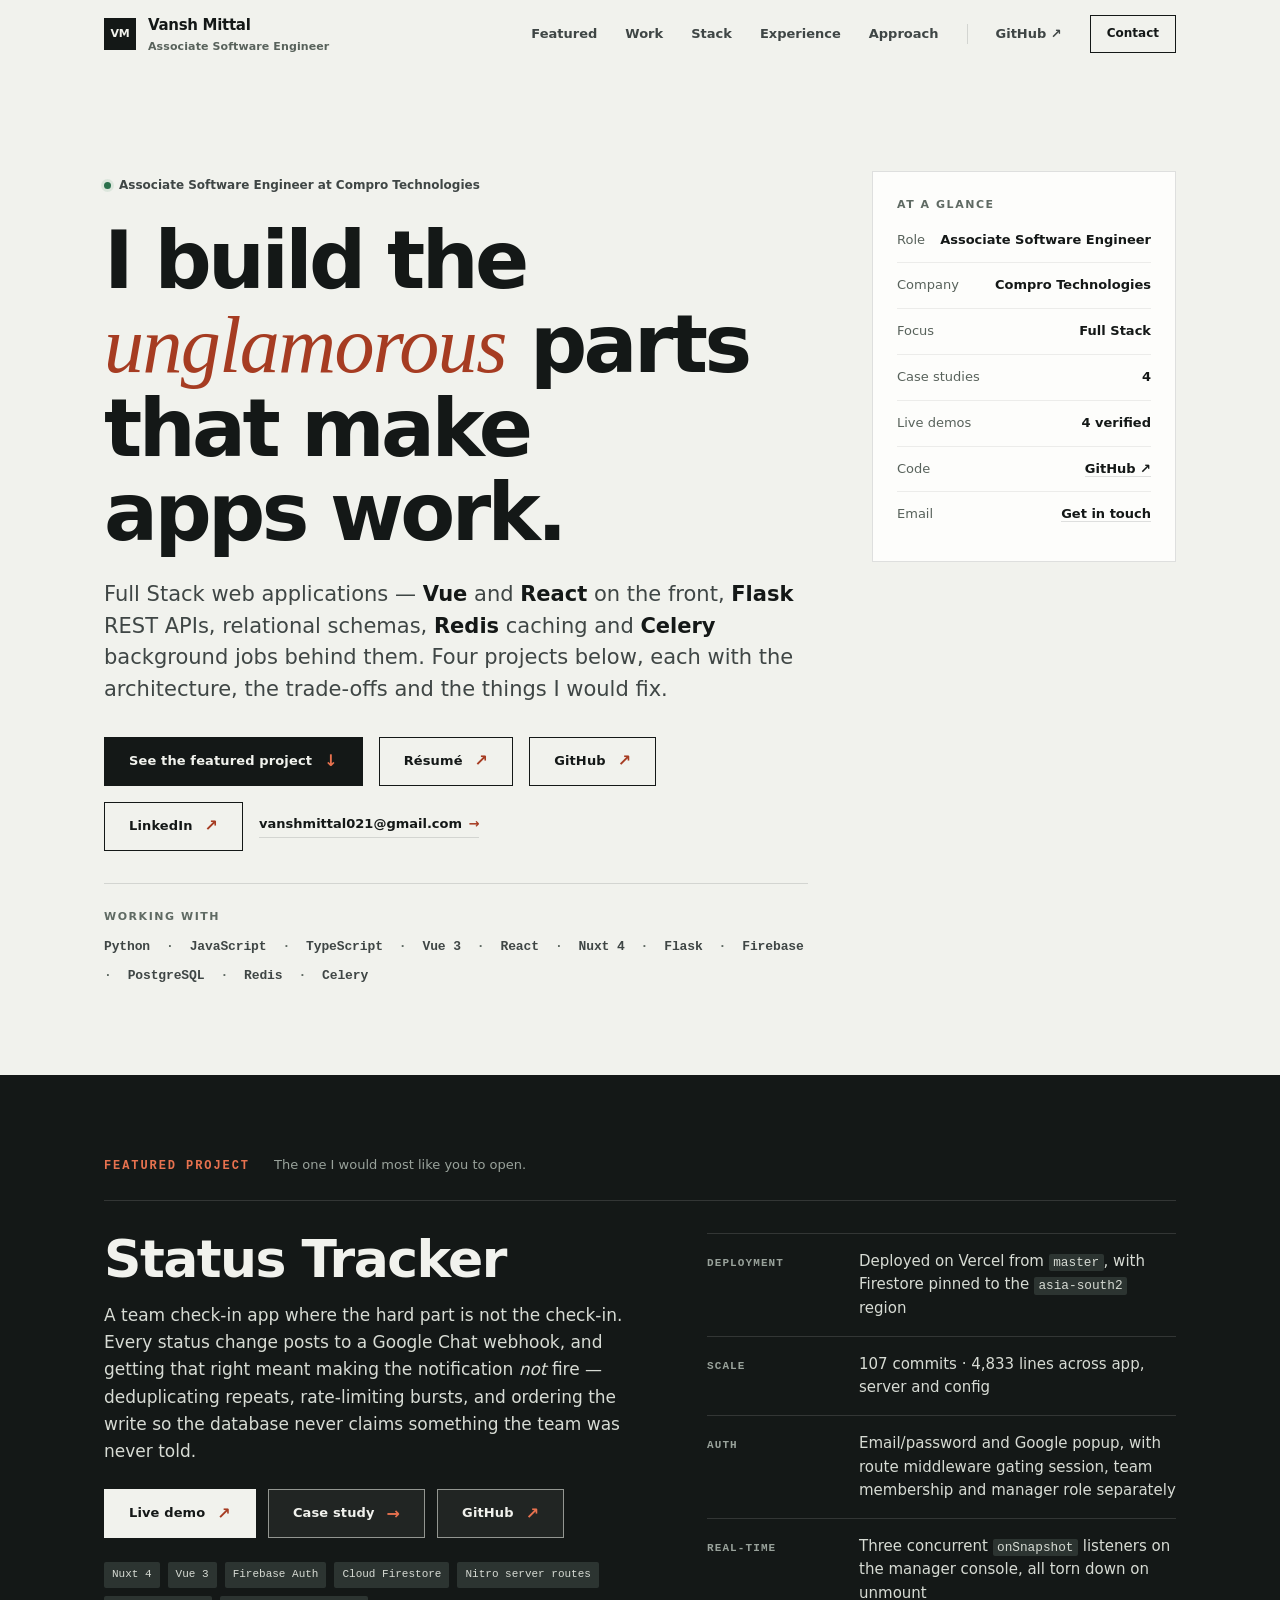
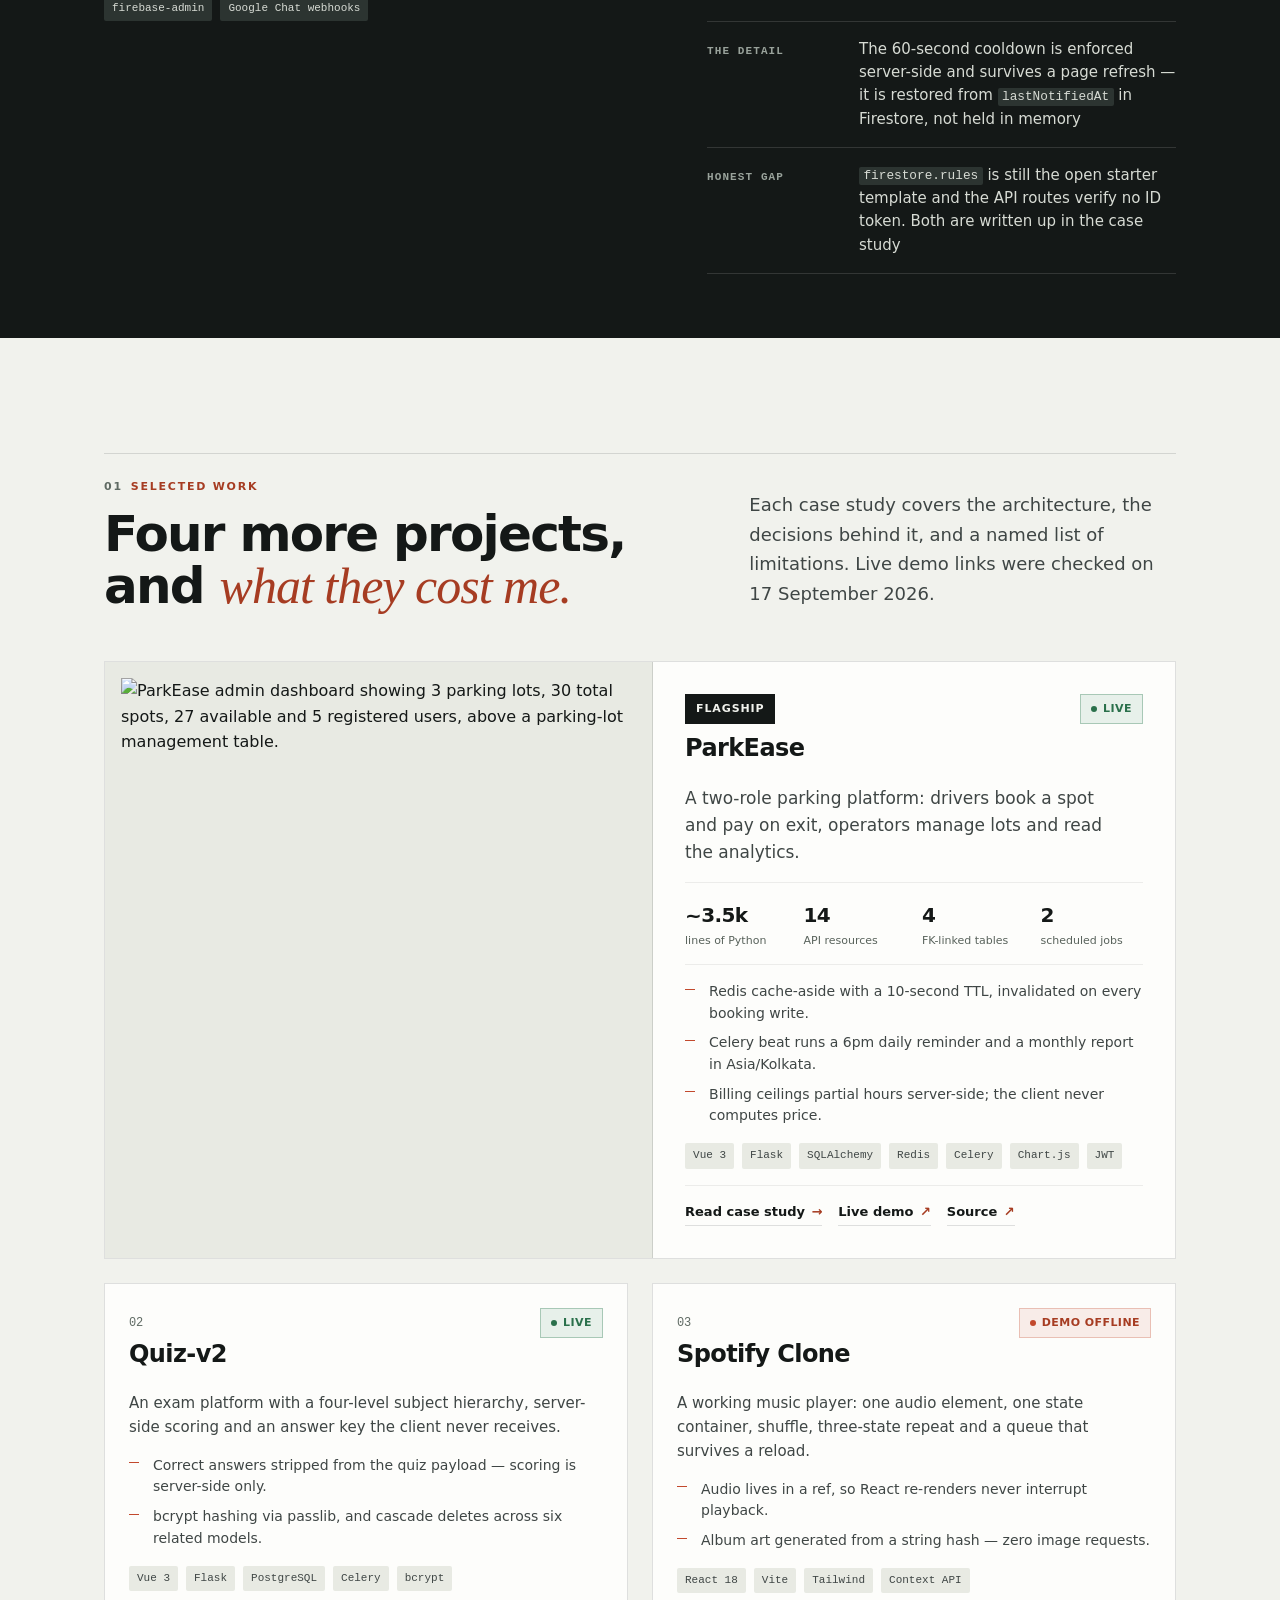
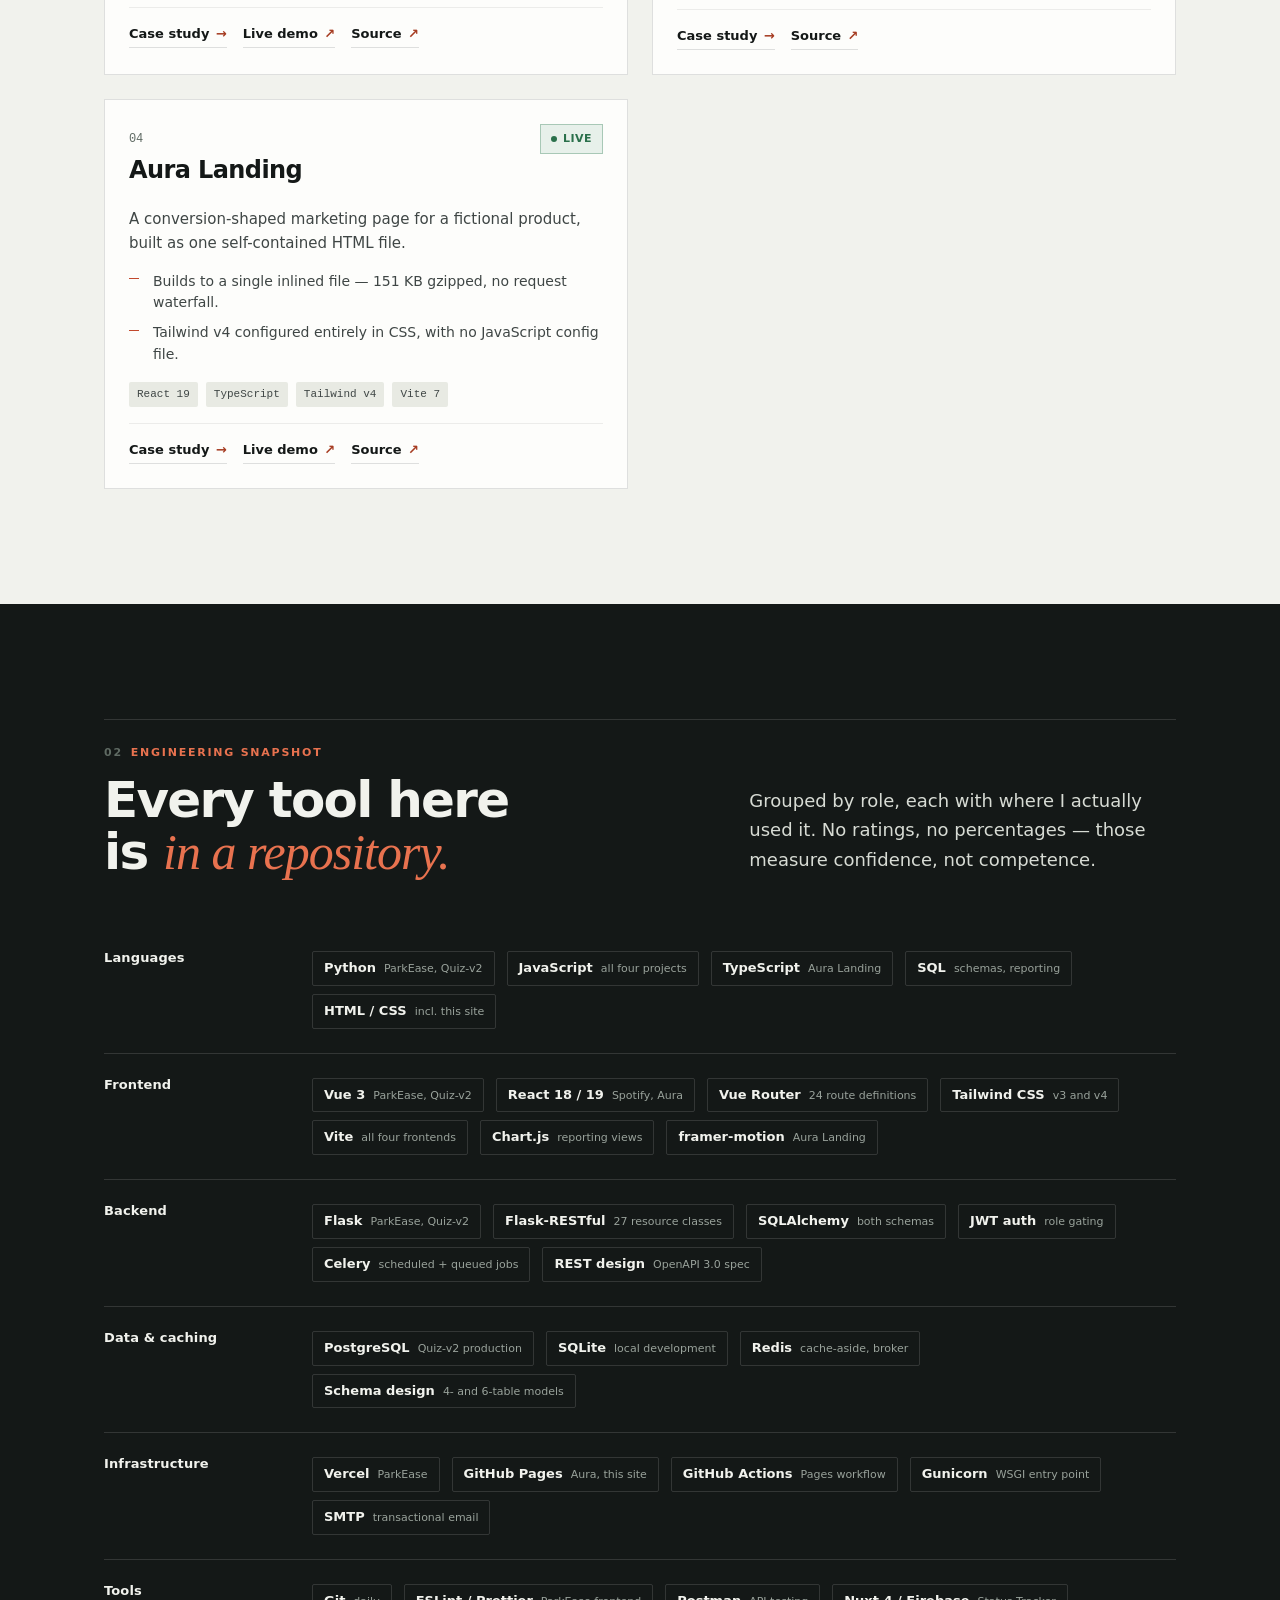
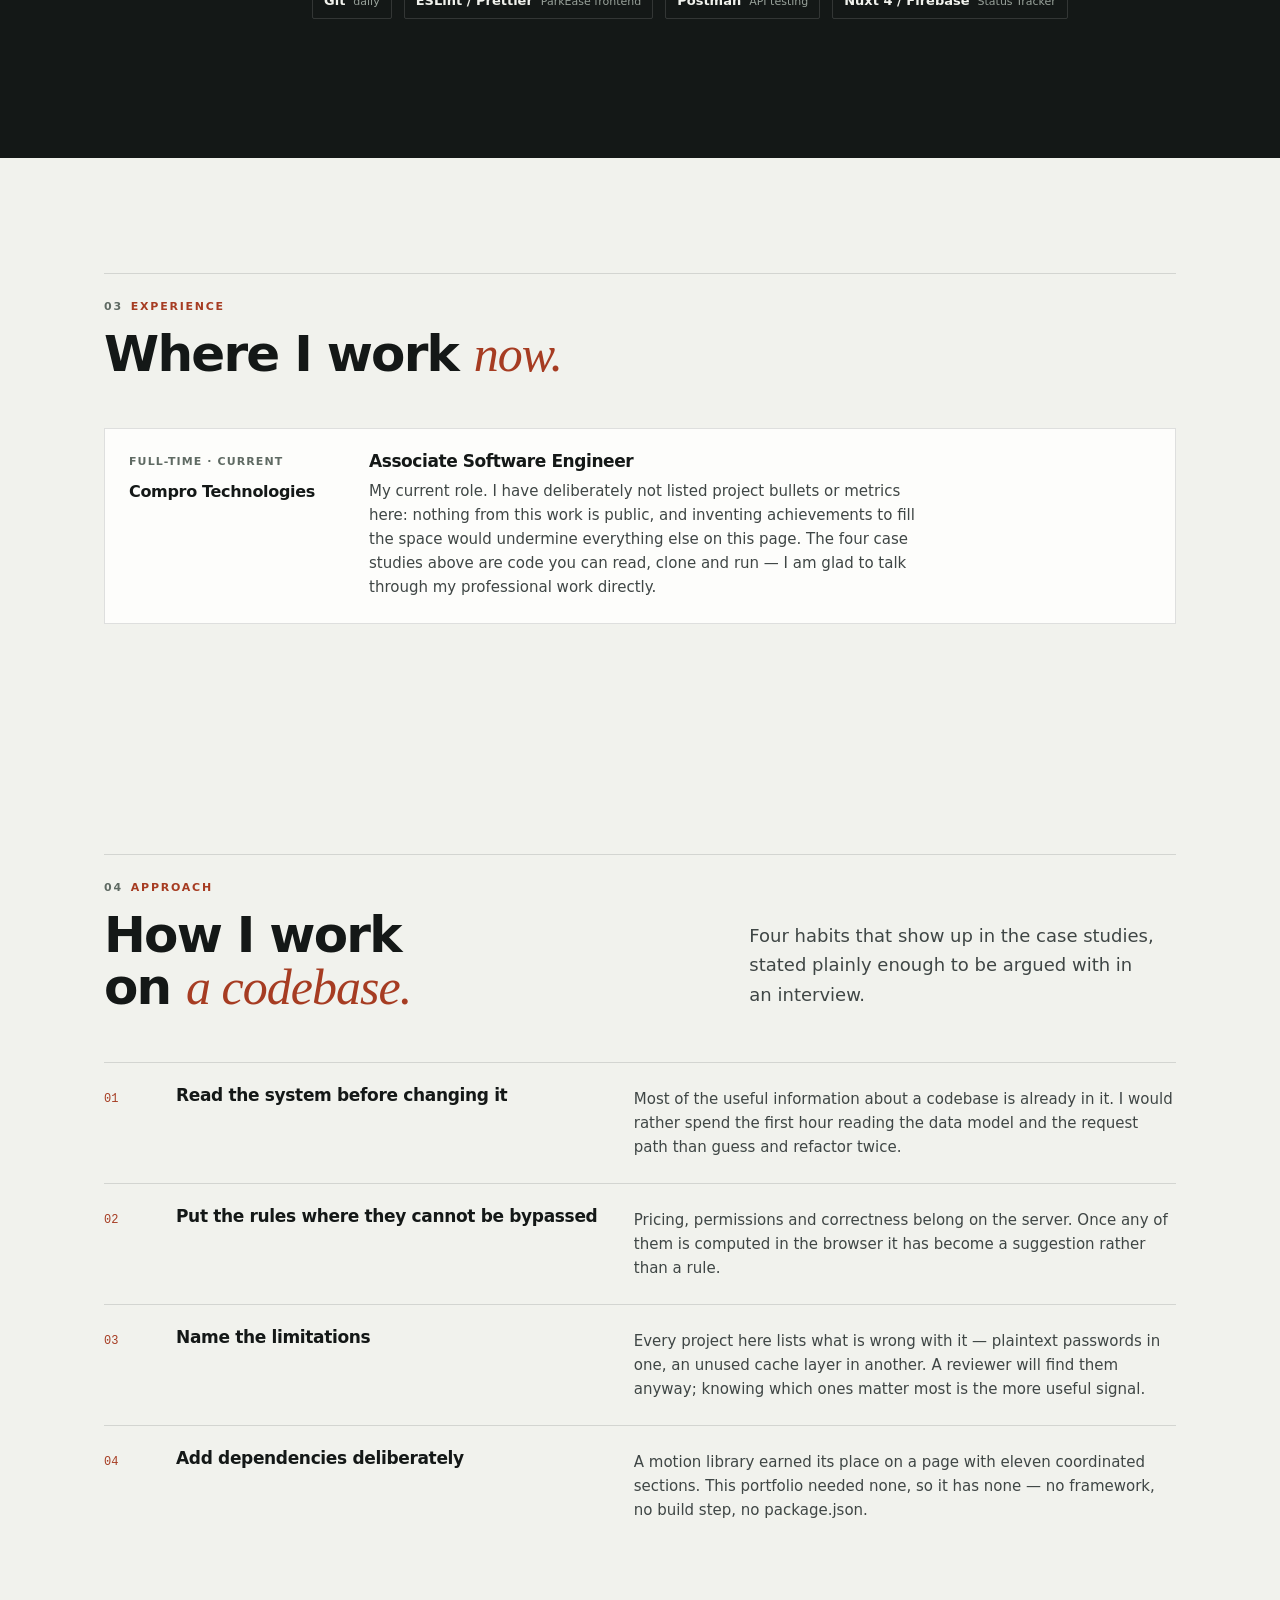
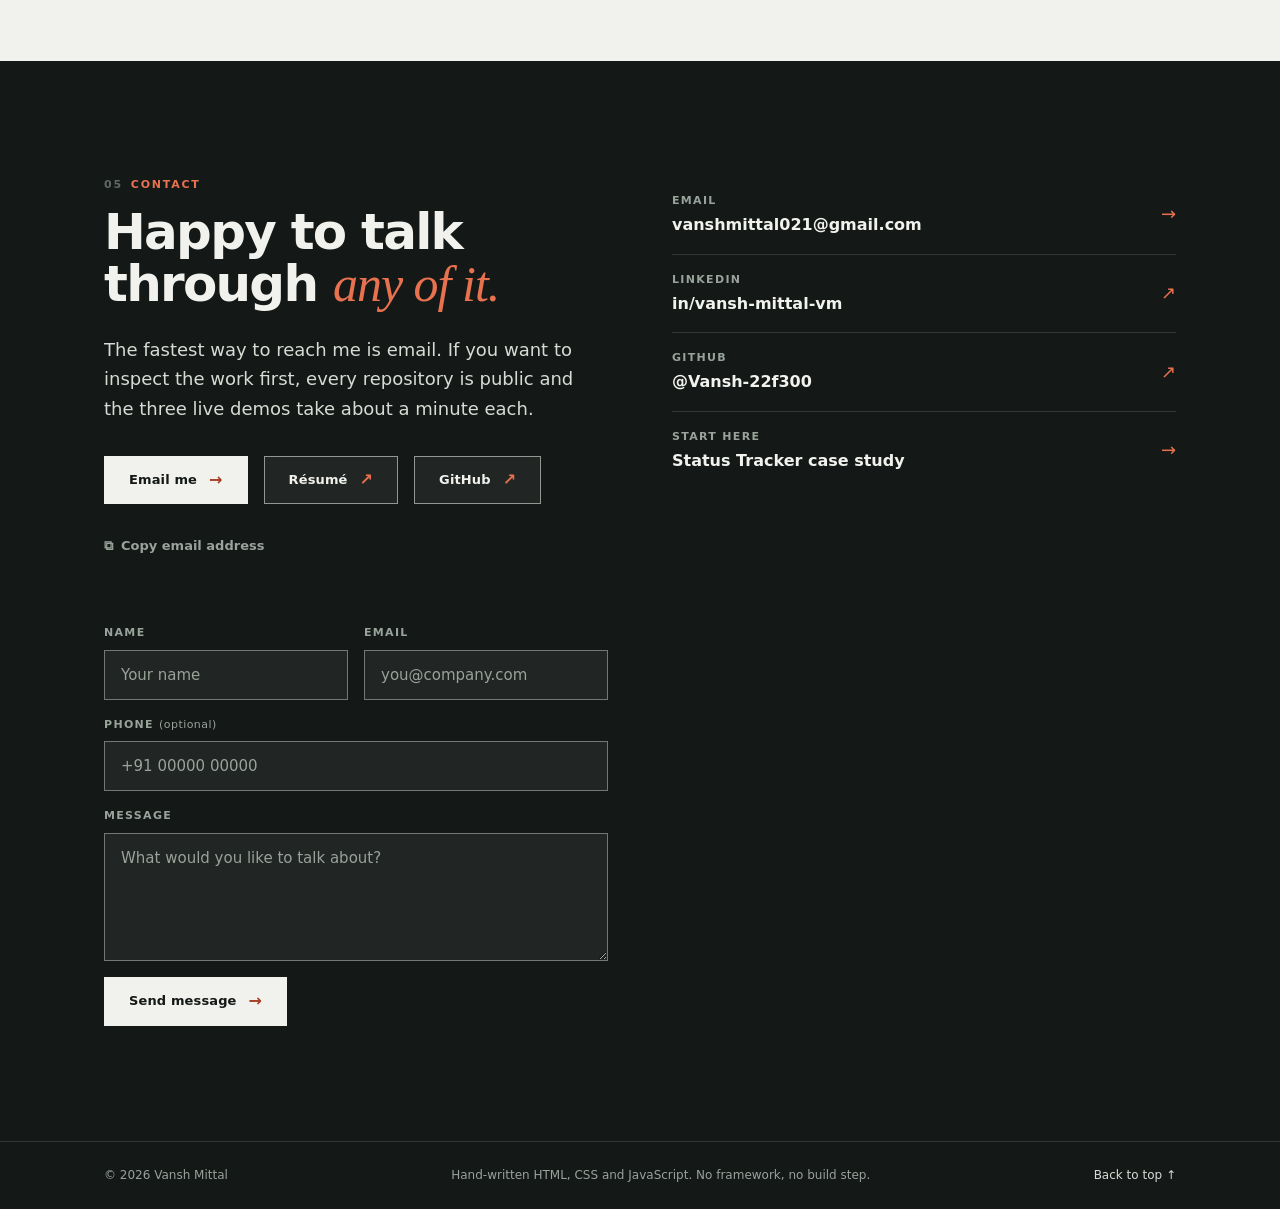
==== commit 4bbb05e3: "Add Quiz-v2 live demo link Co-Authored-By: Claude Opus 4.8 <noreply@anthropic.com>" ====
--- a/index.html
+++ b/index.html
@@ -7,14 +7,14 @@
 <title>Vansh Mittal — Associate Software Engineer</title>
 <meta name="description" content="Vansh Mittal, Associate Software Engineer at Compro Technologies. Full Stack web applications built with Vue, React, Flask REST APIs, PostgreSQL, Redis caching and Celery background jobs. Four engineering case studies with verified evidence.">
 <meta name="author" content="Vansh Mittal">
-<link rel="canonical" href="https://vansh-mittal-portfolio.vercel.app/">
+<link rel="canonical" href="https://vansh-mittal.vercel.app/">
 
 <meta property="og:type" content="website">
 <meta property="og:site_name" content="Vansh Mittal — Engineering Portfolio">
 <meta property="og:title" content="Vansh Mittal — Associate Software Engineer">
 <meta property="og:description" content="Full Stack web applications: Vue and React frontends, Flask REST APIs, relational schemas, Redis caching and Celery background jobs. Four case studies with verified evidence.">
-<meta property="og:url" content="https://vansh-mittal-portfolio.vercel.app/">
-<meta property="og:image" content="https://vansh-mittal-portfolio.vercel.app/assets/og-card.png">
+<meta property="og:url" content="https://vansh-mittal.vercel.app/">
+<meta property="og:image" content="https://vansh-mittal.vercel.app/assets/og-card.png">
 <meta property="og:image:alt" content="Vansh Mittal — Associate Software Engineer. Vue, React, Flask, PostgreSQL, Redis, Celery.">
 <meta property="og:image:width" content="1200">
 <meta property="og:image:height" content="630">
@@ -23,7 +23,7 @@
 <meta name="twitter:card" content="summary_large_image">
 <meta name="twitter:title" content="Vansh Mittal — Associate Software Engineer">
 <meta name="twitter:description" content="Full Stack web applications: Vue and React frontends, Flask REST APIs, Redis caching and Celery background jobs. Four case studies with verified evidence.">
-<meta name="twitter:image" content="https://vansh-mittal-portfolio.vercel.app/assets/og-card.png">
+<meta name="twitter:image" content="https://vansh-mittal.vercel.app/assets/og-card.png">
 
 <meta name="theme-color" content="#f1f2ed" media="(prefers-color-scheme: light)">
 <meta name="theme-color" content="#141817" media="(prefers-color-scheme: dark)">
@@ -37,11 +37,11 @@
   "@graph": [
     {
       "@type": "Person",
-      "@id": "https://vansh-mittal-portfolio.vercel.app/#person",
+      "@id": "https://vansh-mittal.vercel.app/#person",
       "name": "Vansh Mittal",
       "jobTitle": "Associate Software Engineer",
       "email": "mailto:vanshmittal021@gmail.com",
-      "url": "https://vansh-mittal-portfolio.vercel.app/",
+      "url": "https://vansh-mittal.vercel.app/",
       "worksFor": { "@type": "Organization", "name": "Compro Technologies" },
       "sameAs": [
         "https://github.com/Vansh-22f300",
@@ -55,11 +55,11 @@
     },
     {
       "@type": "WebSite",
-      "@id": "https://vansh-mittal-portfolio.vercel.app/#website",
-      "url": "https://vansh-mittal-portfolio.vercel.app/",
+      "@id": "https://vansh-mittal.vercel.app/#website",
+      "url": "https://vansh-mittal.vercel.app/",
       "name": "Vansh Mittal — Engineering Portfolio",
       "inLanguage": "en",
-      "publisher": { "@id": "https://vansh-mittal-portfolio.vercel.app/#person" }
+      "publisher": { "@id": "https://vansh-mittal.vercel.app/#person" }
     }
   ]
 }
@@ -162,7 +162,7 @@
           <div class="factrow"><dt>Company</dt><dd>Compro Technologies</dd></div>
           <div class="factrow"><dt>Focus</dt><dd>Full Stack</dd></div>
           <div class="factrow"><dt>Case studies</dt><dd>4</dd></div>
-          <div class="factrow"><dt>Live demos</dt><dd>3 verified</dd></div>
+          <div class="factrow"><dt>Live demos</dt><dd>4 verified</dd></div>
           <div class="factrow">
             <dt>Code</dt>
             <dd><a href="https://github.com/Vansh-22f300" target="_blank" rel="noopener noreferrer">GitHub ↗</a></dd>
@@ -353,8 +353,8 @@
                   <a href="projects/quiz-v2/">Quiz-v2</a>
                 </h3>
               </div>
-              <span class="badge badge--source">
-                <span class="badge__dot" aria-hidden="true"></span> Source
+              <span class="badge badge--live">
+                <span class="badge__dot" aria-hidden="true"></span> Live
               </span>
             </div>
 
@@ -376,6 +376,9 @@
             <div class="pcard__foot">
               <a class="tlink" href="projects/quiz-v2/">
                 Case study <span class="tlink__ico" aria-hidden="true">→</span>
+              </a>
+              <a class="tlink" href="https://quiz-app-v2-py9b.onrender.com/" target="_blank" rel="noopener noreferrer">
+                Live demo <span class="tlink__ico" aria-hidden="true">↗</span>
               </a>
               <a class="tlink" href="https://github.com/Vansh-22f300/Quiz-v2-MAD2_PROJECT" target="_blank" rel="noopener noreferrer">
                 Source <span class="tlink__ico" aria-hidden="true">↗</span>
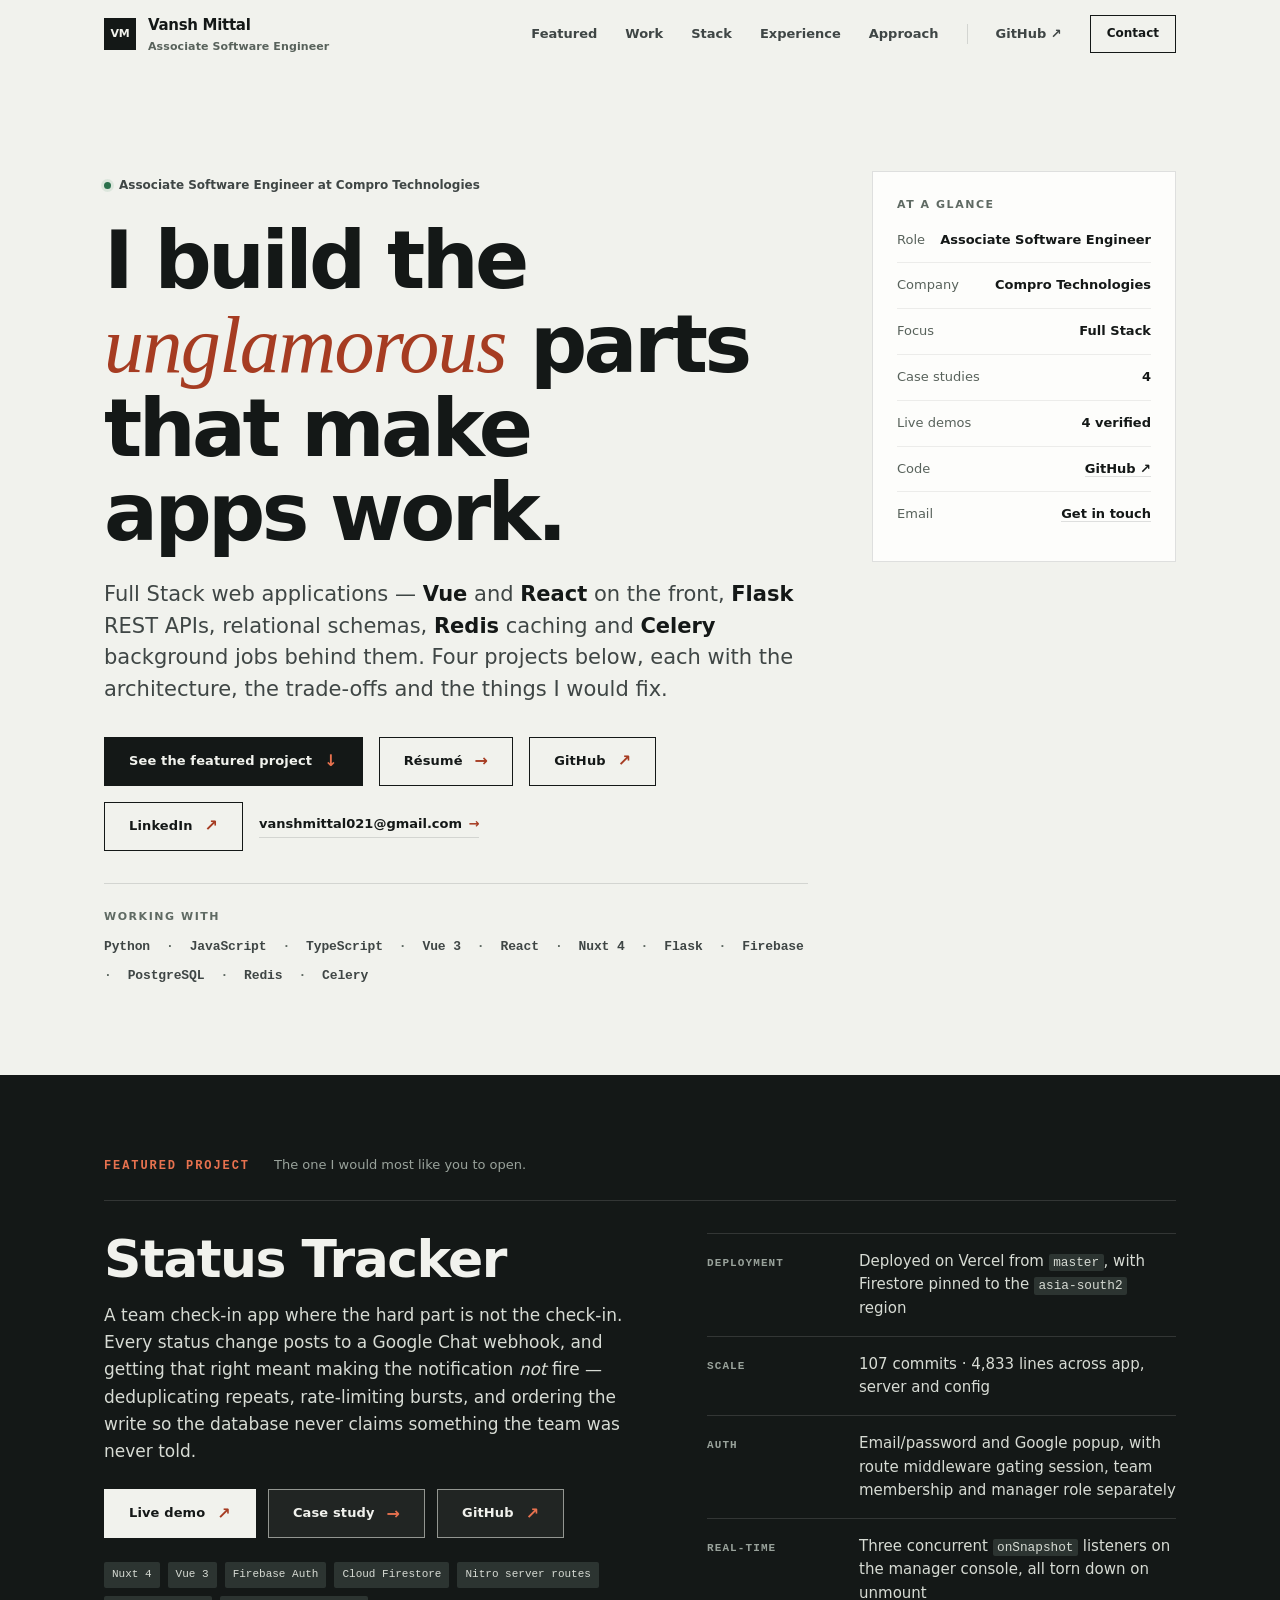
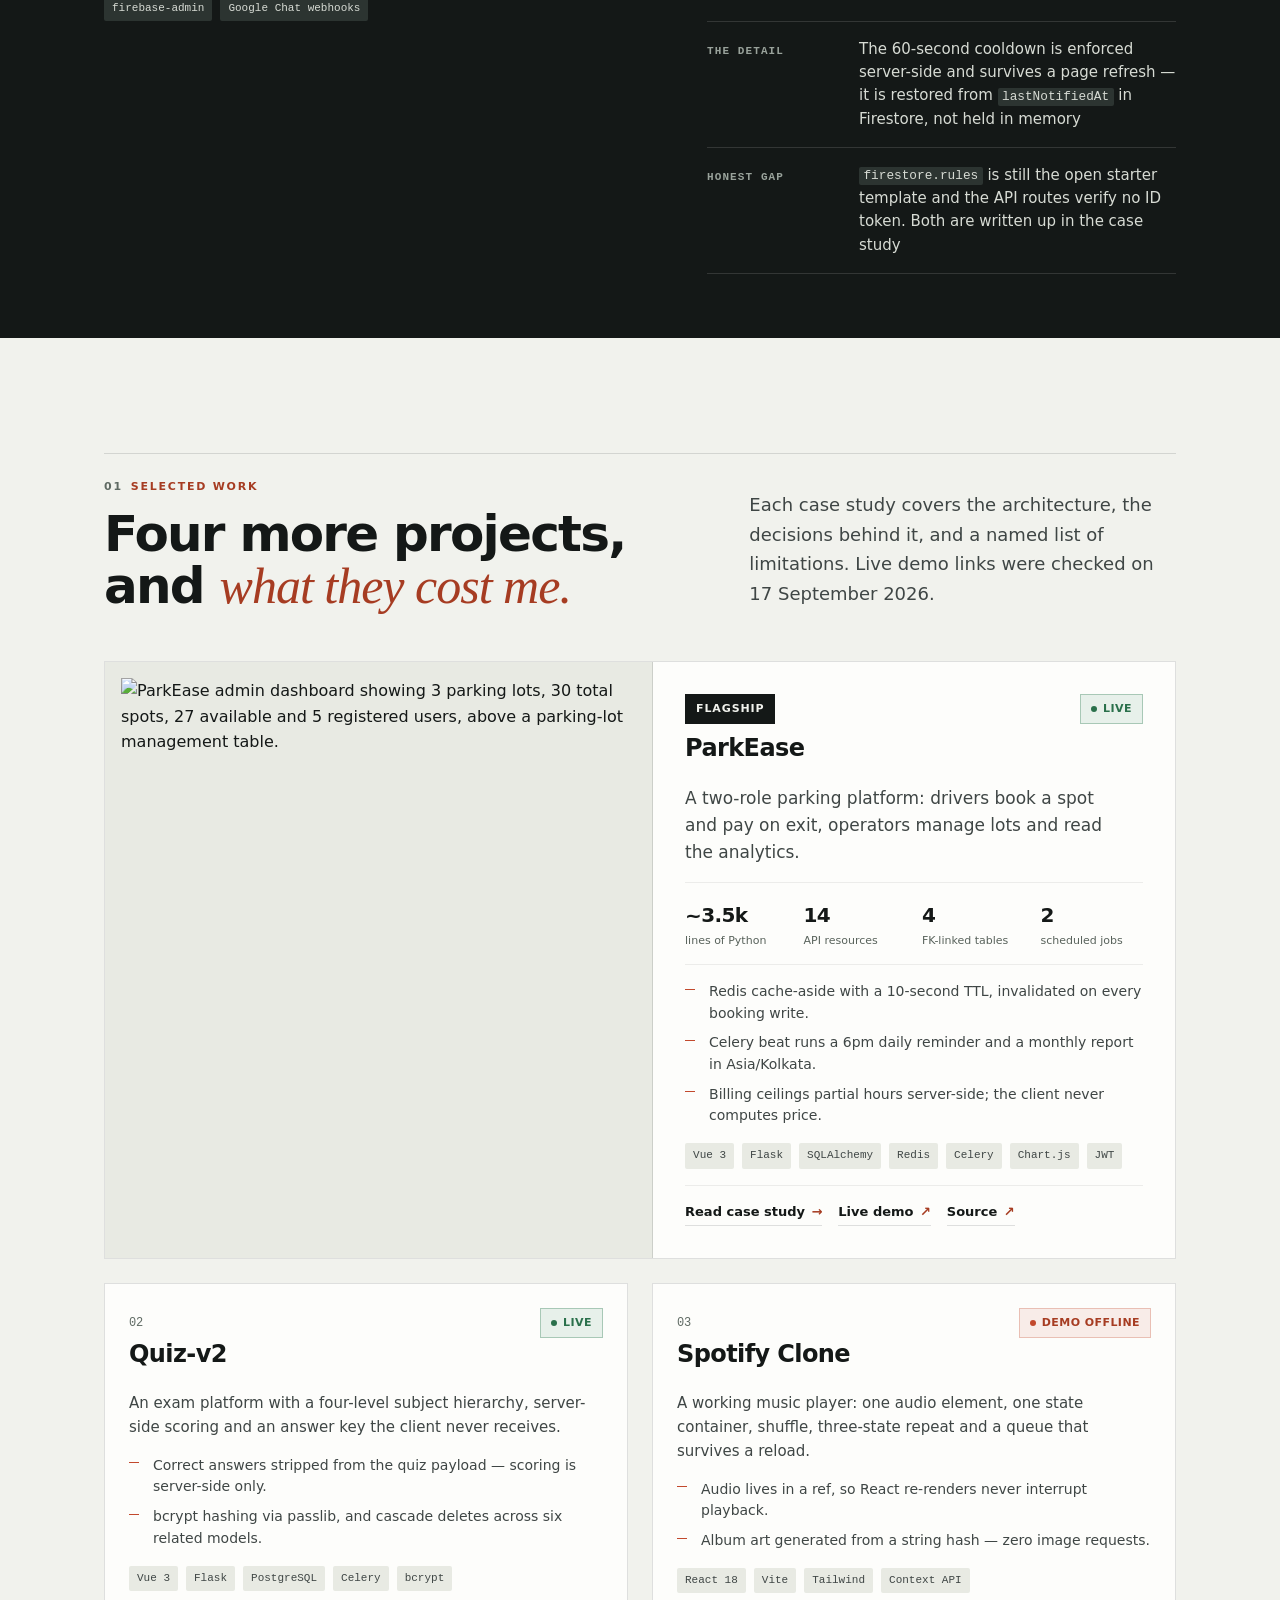
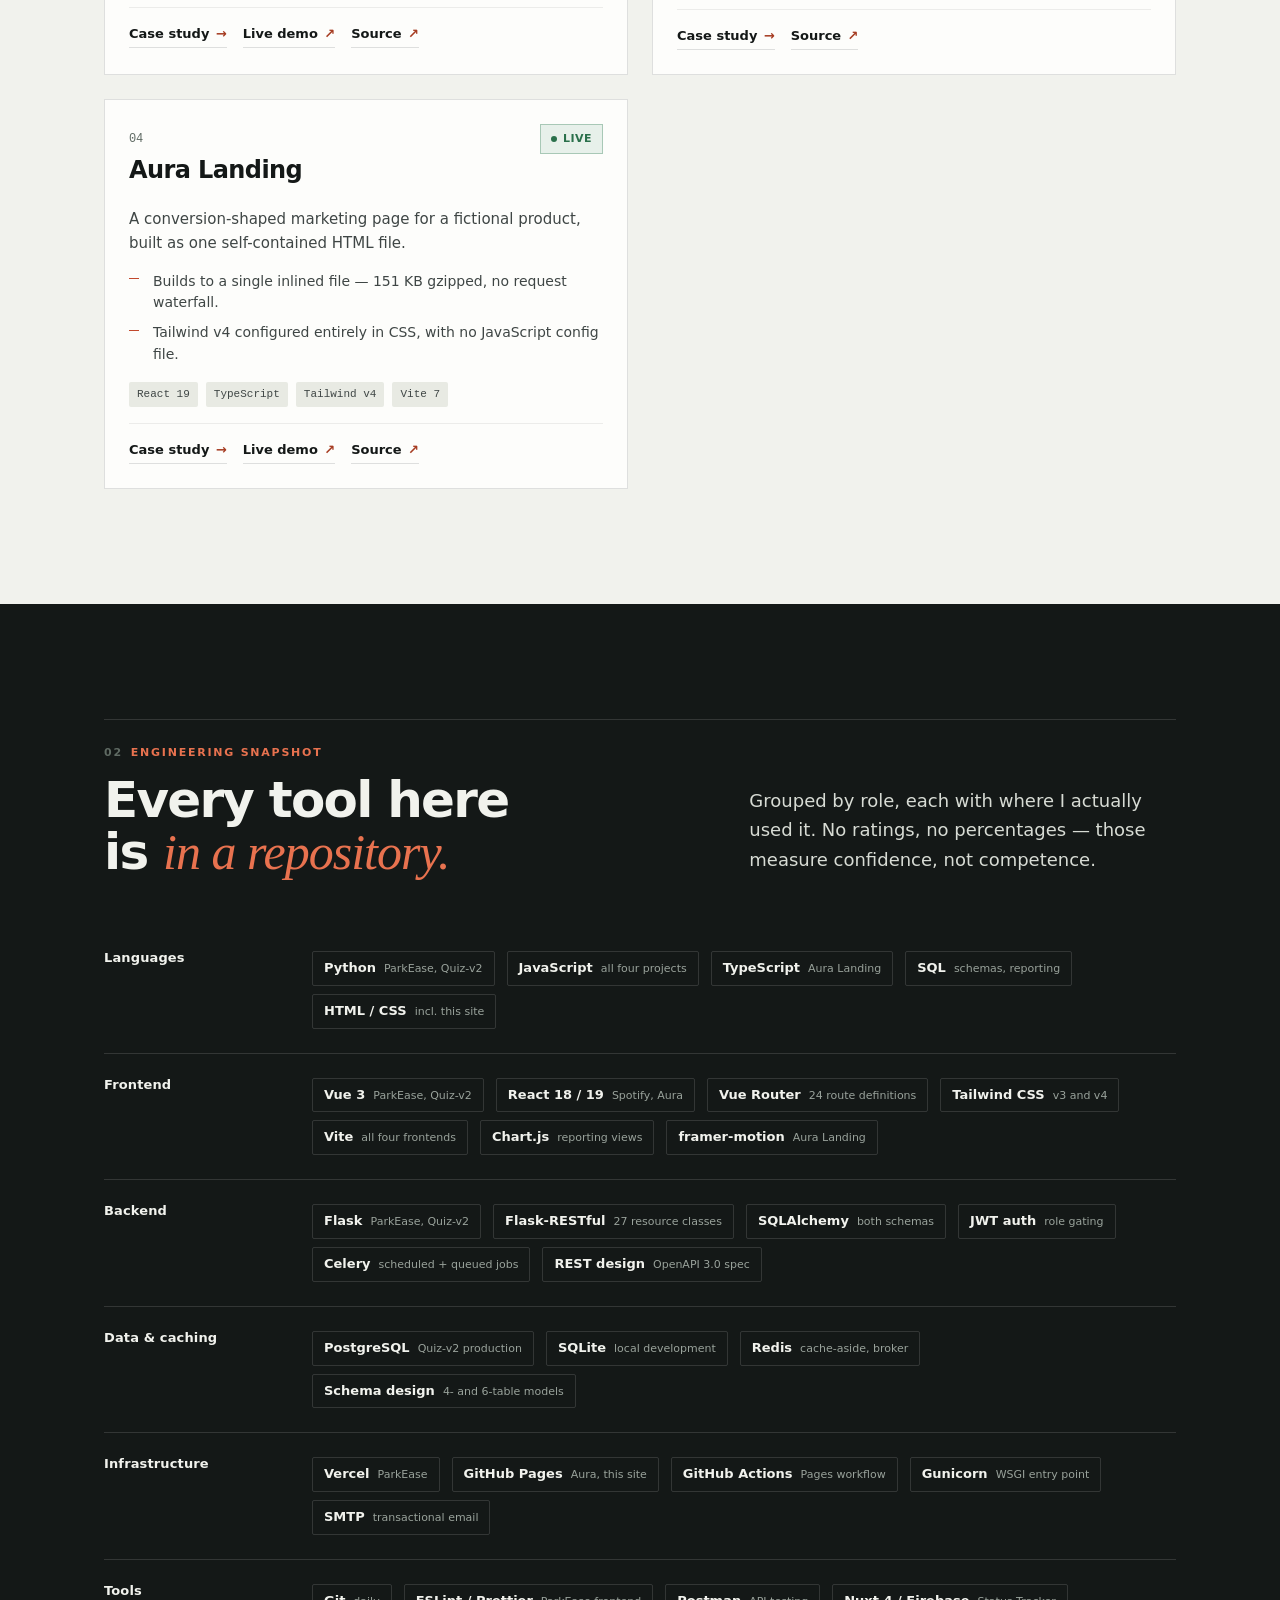
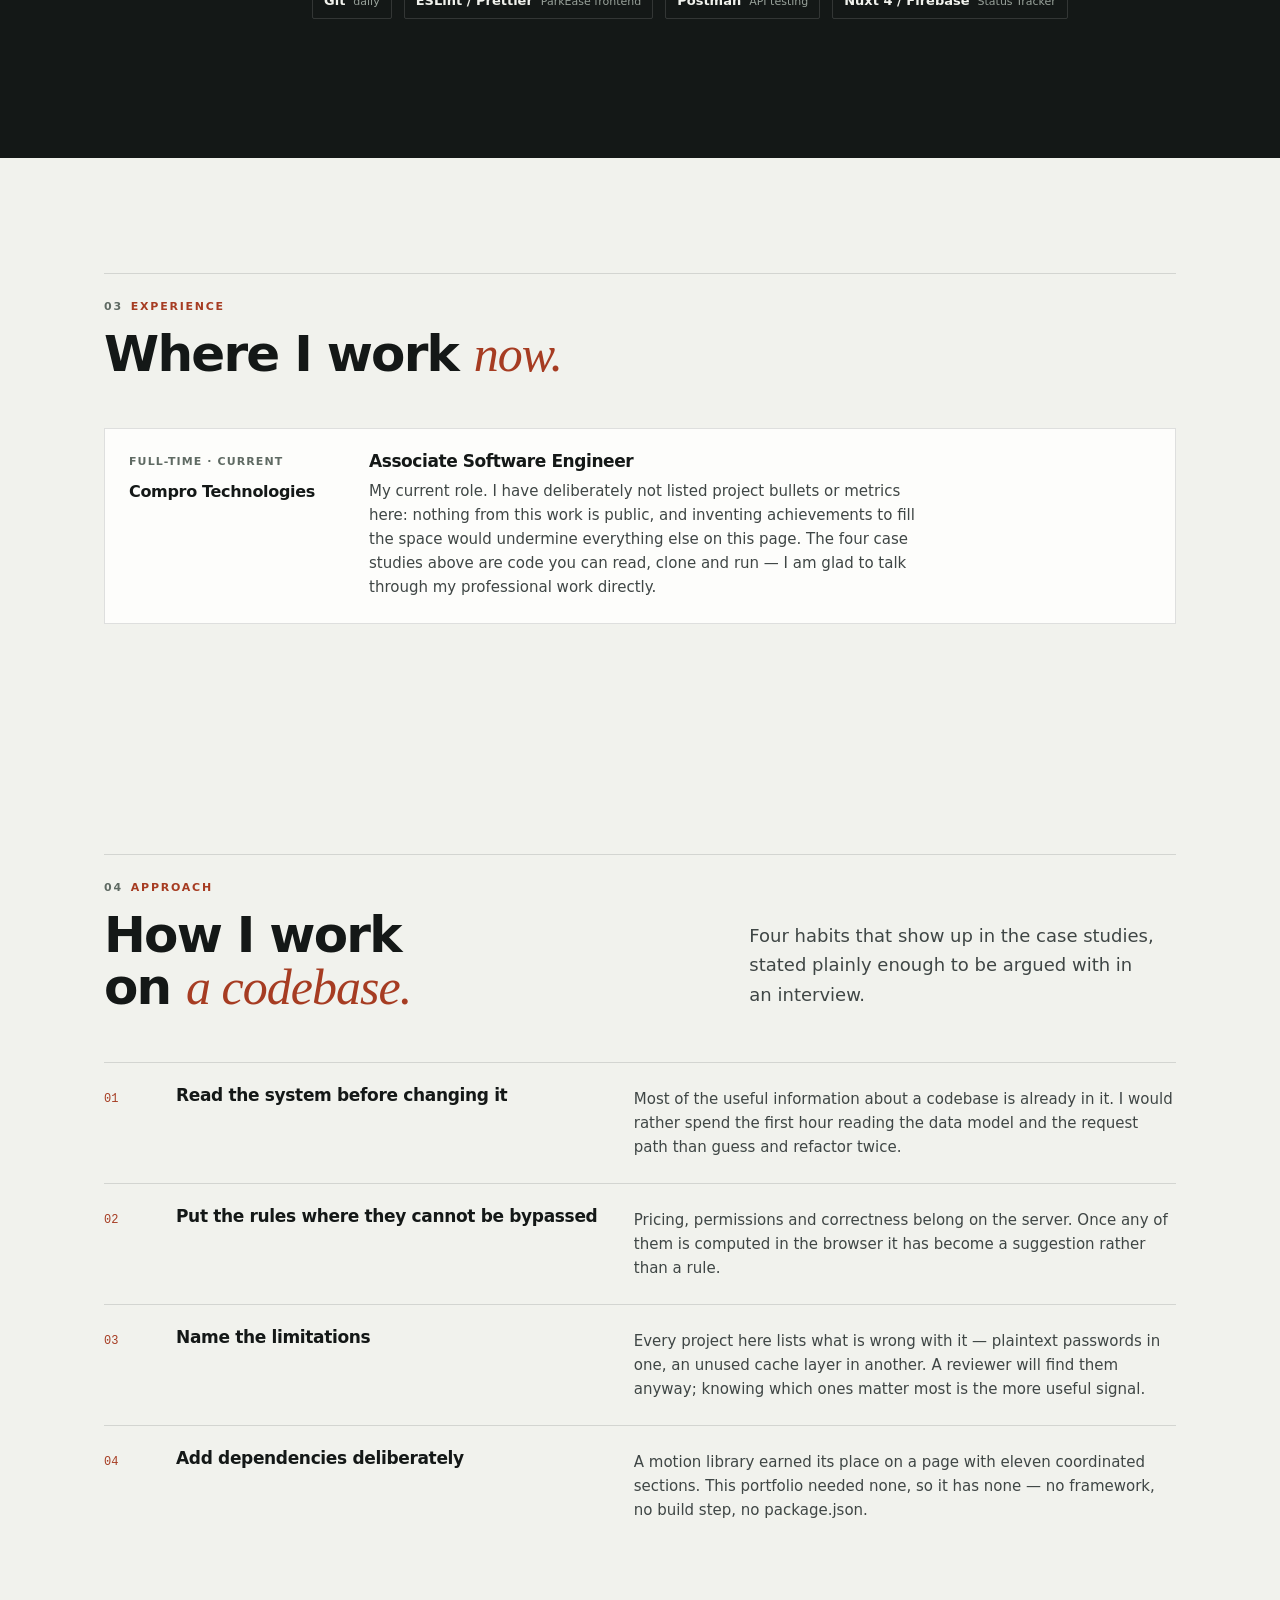
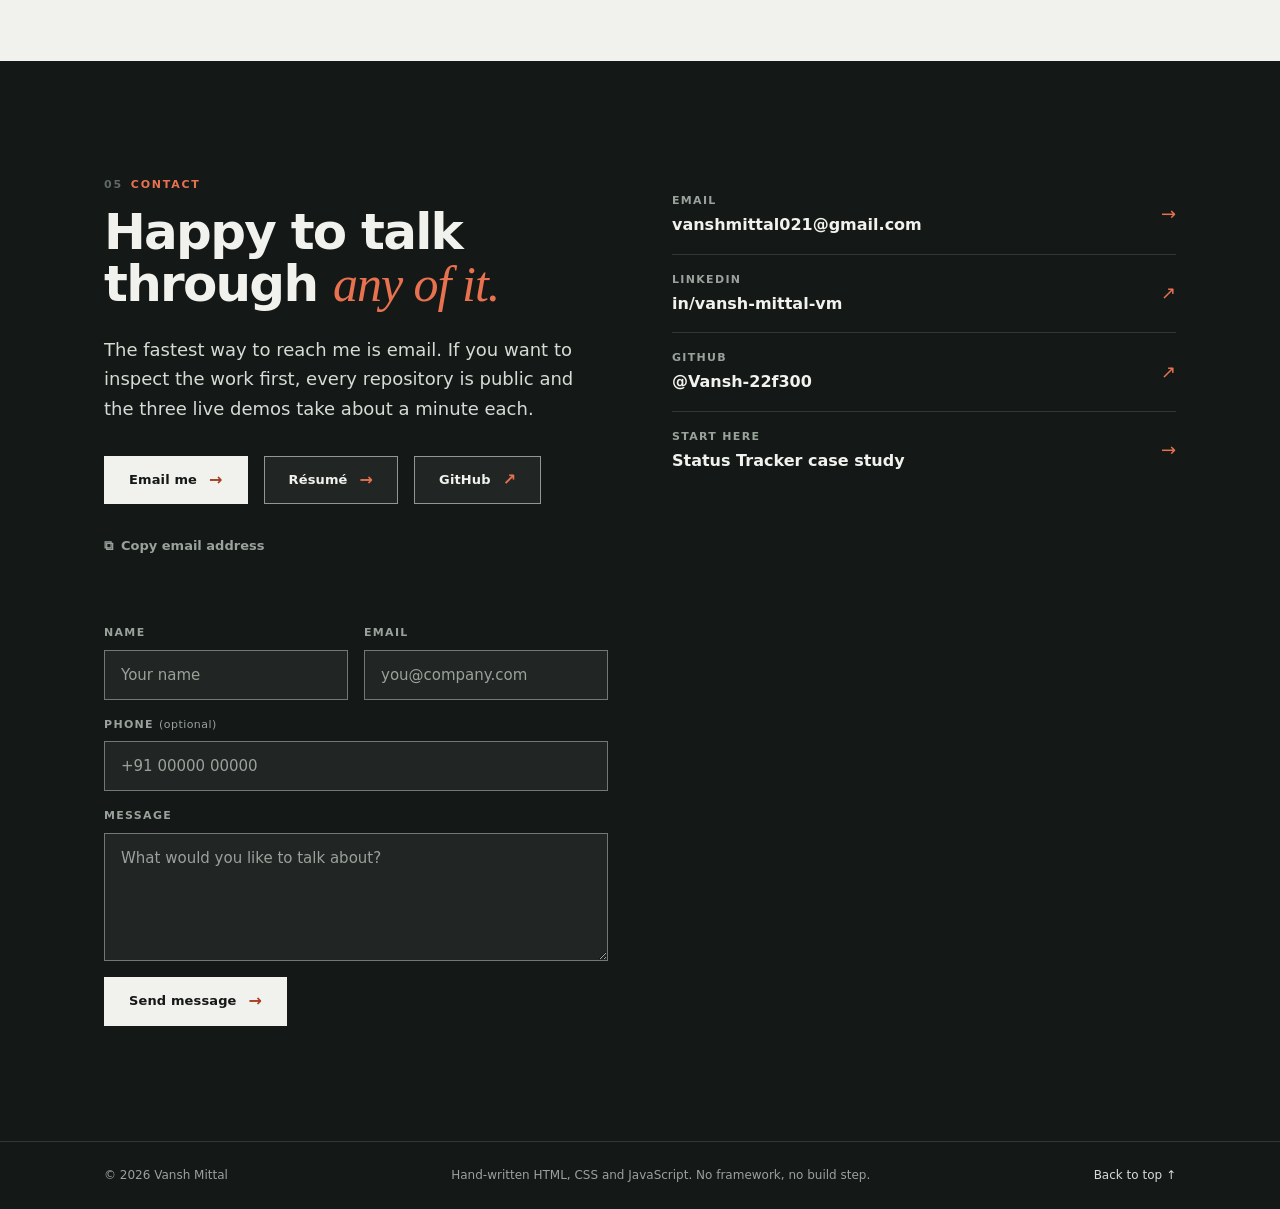
==== commit 8e198d2c: "Add on-site resume viewer page Co-Authored-By: Claude Opus 4.8 <noreply@anthropic.com>" ====
--- a/index.html
+++ b/index.html
@@ -125,8 +125,8 @@
           <a class="btn btn--primary" href="#featured">
             See the featured project <span class="btn__ico" aria-hidden="true">↓</span>
           </a>
-          <a class="btn btn--ghost" href="assets/Vansh_Mittal_Resume.pdf" target="_blank" rel="noopener noreferrer">
-            Résumé <span class="btn__ico" aria-hidden="true">↗</span>
+          <a class="btn btn--ghost" href="resume/">
+            Résumé <span class="btn__ico" aria-hidden="true">→</span>
           </a>
           <a class="btn btn--ghost" href="https://github.com/Vansh-22f300" target="_blank" rel="noopener noreferrer">
             GitHub <span class="btn__ico" aria-hidden="true">↗</span>
@@ -663,8 +663,8 @@
             <a class="btn btn--primary" href="mailto:vanshmittal021@gmail.com">
               Email me <span class="btn__ico" aria-hidden="true">→</span>
             </a>
-            <a class="btn btn--ghost" href="assets/Vansh_Mittal_Resume.pdf" target="_blank" rel="noopener noreferrer">
-              Résumé <span class="btn__ico" aria-hidden="true">↗</span>
+            <a class="btn btn--ghost" href="resume/">
+              Résumé <span class="btn__ico" aria-hidden="true">→</span>
             </a>
             <a class="btn btn--ghost" href="https://github.com/Vansh-22f300" target="_blank" rel="noopener noreferrer">
               GitHub <span class="btn__ico" aria-hidden="true">↗</span>
--- a/styles.css
+++ b/styles.css
@@ -1544,3 +1544,62 @@
   .nf__actions { flex-direction: column; align-items: stretch; }
   .nf__actions .btn { justify-content: center; }
 }
+
+/* ------------------------------------------------------------ 19 résumé viewer */
+
+/* Standalone résumé page: sticky-footer column so the embedded viewer can grow
+   to fill the viewport. No JS on this page — the download and new-tab actions
+   are plain anchors, and the inline viewer degrades to a fallback link. */
+.rz-body { display: flex; flex-direction: column; min-height: 100vh; min-height: 100dvh; }
+.rz-body .site-footer { margin-top: auto; }
+
+.rz {
+  flex: 1;
+  display: flex; flex-direction: column;
+  padding-block: clamp(2rem, 6vw, 4rem);
+}
+
+.rz__head {
+  display: flex; flex-wrap: wrap; align-items: flex-end;
+  justify-content: space-between; gap: var(--s5);
+  margin-bottom: var(--s6);
+}
+.rz__title {
+  margin-top: var(--s3);
+  font-size: clamp(2rem, 5vw, 3rem);
+  letter-spacing: -0.03em; line-height: 1.05;
+}
+.rz__lede {
+  max-width: 52ch;
+  margin-top: var(--s3);
+  font-size: clamp(1rem, 1.6vw, 1.125rem);
+  line-height: 1.6; color: var(--ink-2);
+}
+
+.rz__actions {
+  display: flex; flex-wrap: wrap; align-items: center; gap: var(--s4);
+}
+
+/* The viewer itself. A tall min-height so the PDF is readable without the page
+   feeling cramped; capped at the reading column width the rest of the site uses. */
+.rz__frame {
+  width: 100%;
+  min-height: 78vh;
+  border: 1px solid var(--line);
+  border-radius: var(--radius);
+  background: var(--paper-2, #fff);
+}
+
+.rz__fallback {
+  display: flex; flex-direction: column; align-items: center; justify-content: center;
+  gap: var(--s4);
+  min-height: 40vh;
+  padding: var(--s6);
+  text-align: center; color: var(--ink-2);
+}
+
+@media (max-width: 560px) {
+  .rz__actions { width: 100%; }
+  .rz__actions .btn { flex: 1; justify-content: center; }
+  .rz__frame { min-height: 70vh; }
+}
